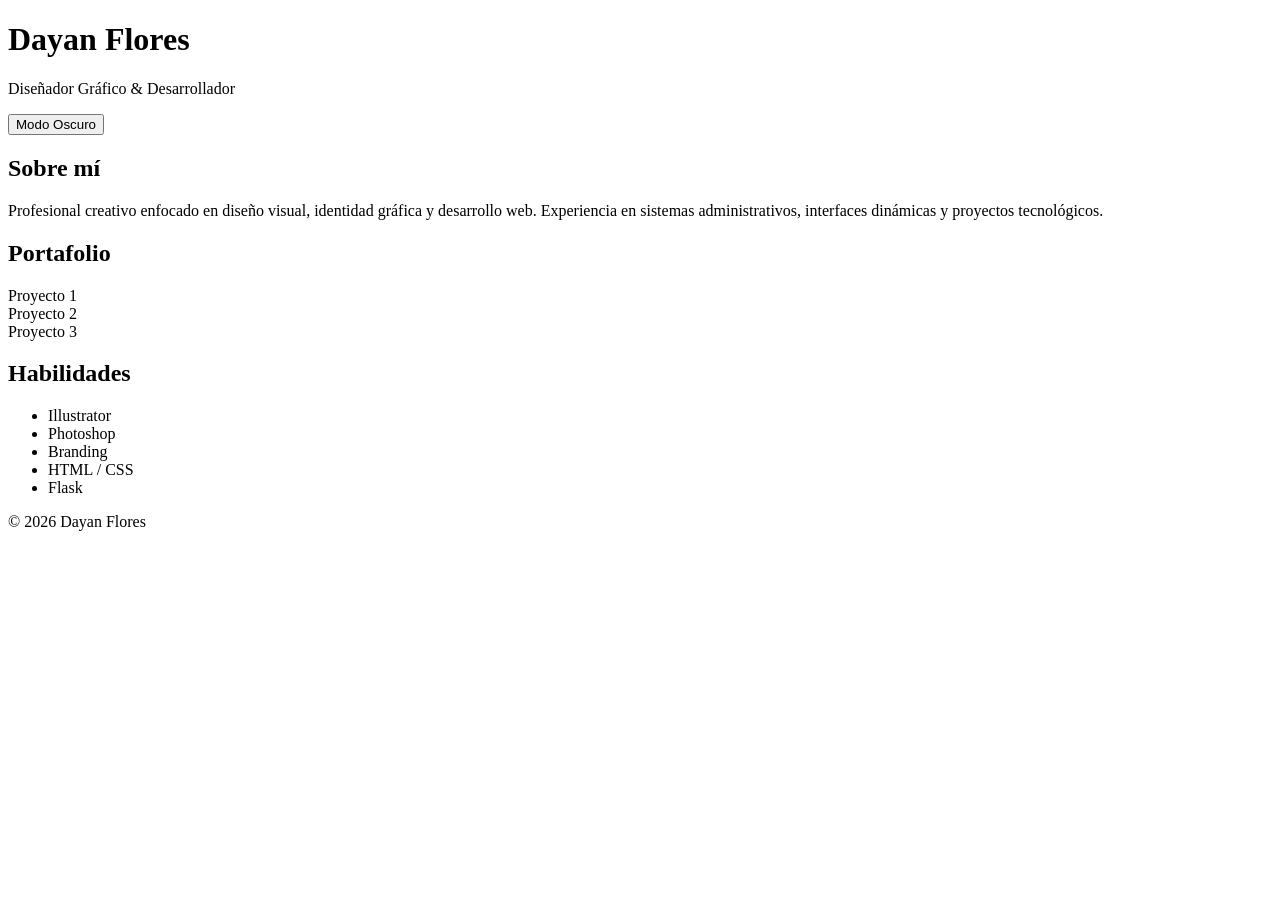
==== index.html @ 1a94f3a6 "Create index.html" ====
<!DOCTYPE html>
<html lang="es">
<head>
    <meta charset="UTF-8">
    <title>Dayan Flores | Diseñador & Desarrollador</title>
    <meta name="viewport" content="width=device-width, initial-scale=1.0">
    <link rel="stylesheet" href="style.css">
</head>
<body>

<header>
    <h1>Dayan Flores</h1>
    <p>Diseñador Gráfico & Desarrollador</p>
    <button onclick="toggleTheme()">Modo Oscuro</button>
</header>

<section class="about">
    <h2>Sobre mí</h2>
    <p>
        Profesional creativo enfocado en diseño visual, identidad gráfica y desarrollo web.
        Experiencia en sistemas administrativos, interfaces dinámicas y proyectos tecnológicos.
    </p>
</section>

<section class="portfolio">
    <h2>Portafolio</h2>
    <div class="grid">
        <div class="card">Proyecto 1</div>
        <div class="card">Proyecto 2</div>
        <div class="card">Proyecto 3</div>
    </div>
</section>

<section class="skills">
    <h2>Habilidades</h2>
    <ul>
        <li>Illustrator</li>
        <li>Photoshop</li>
        <li>Branding</li>
        <li>HTML / CSS</li>
        <li>Flask</li>
    </ul>
</section>

<footer>
    <p>© 2026 Dayan Flores</p>
</footer>

<script src="script.js"></script>
</body>
</html>
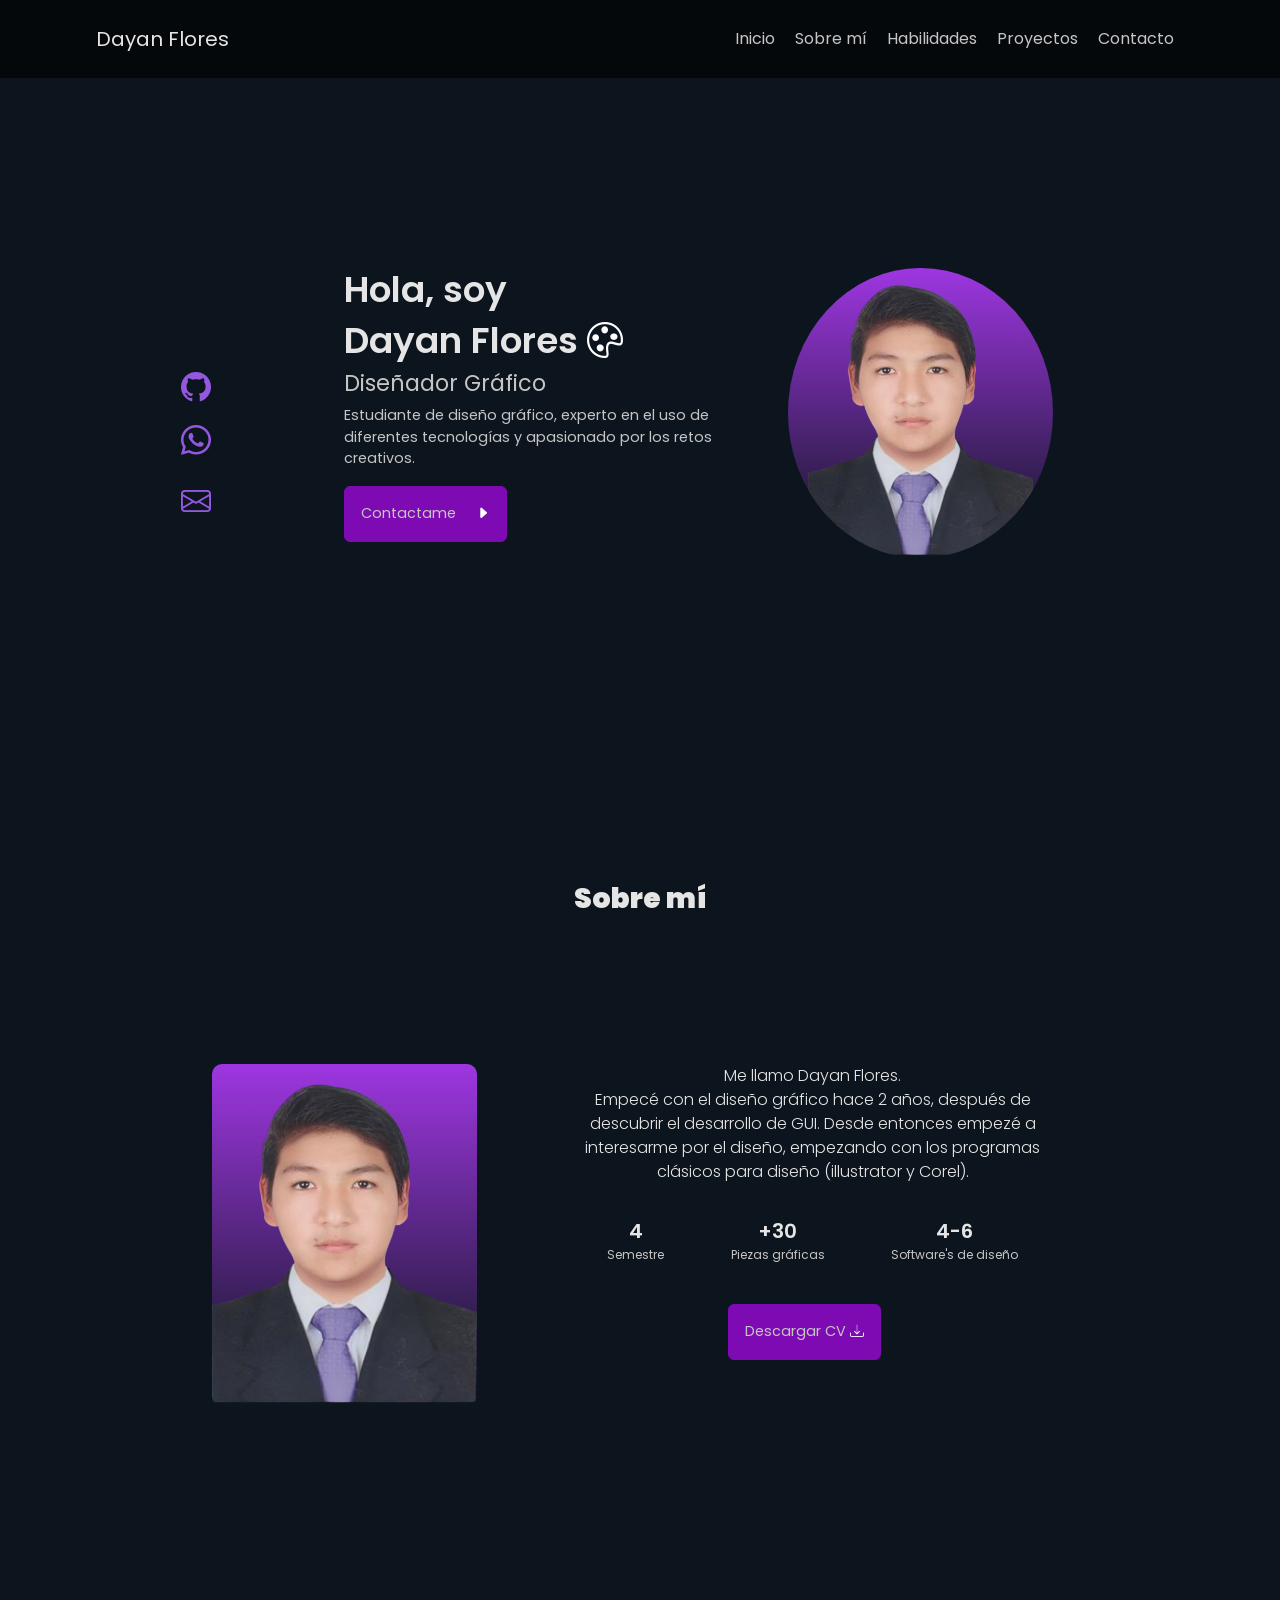
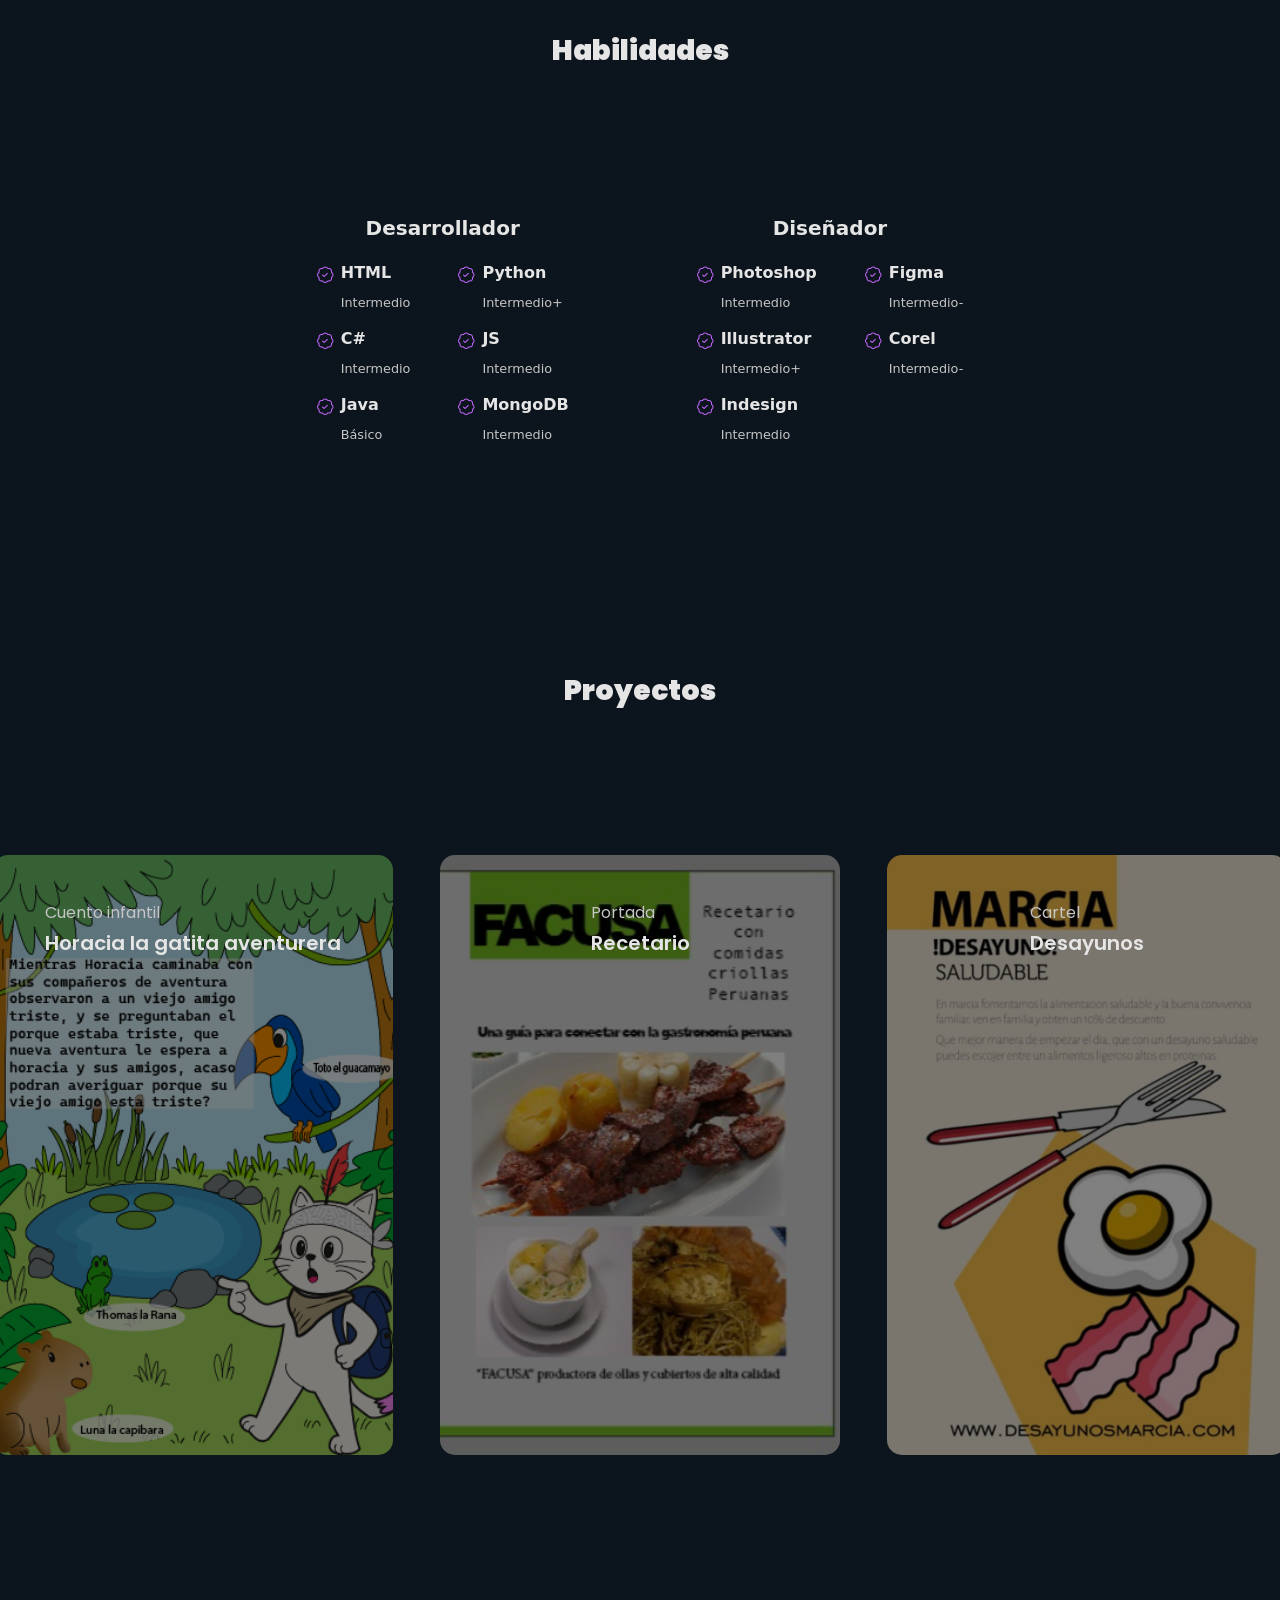
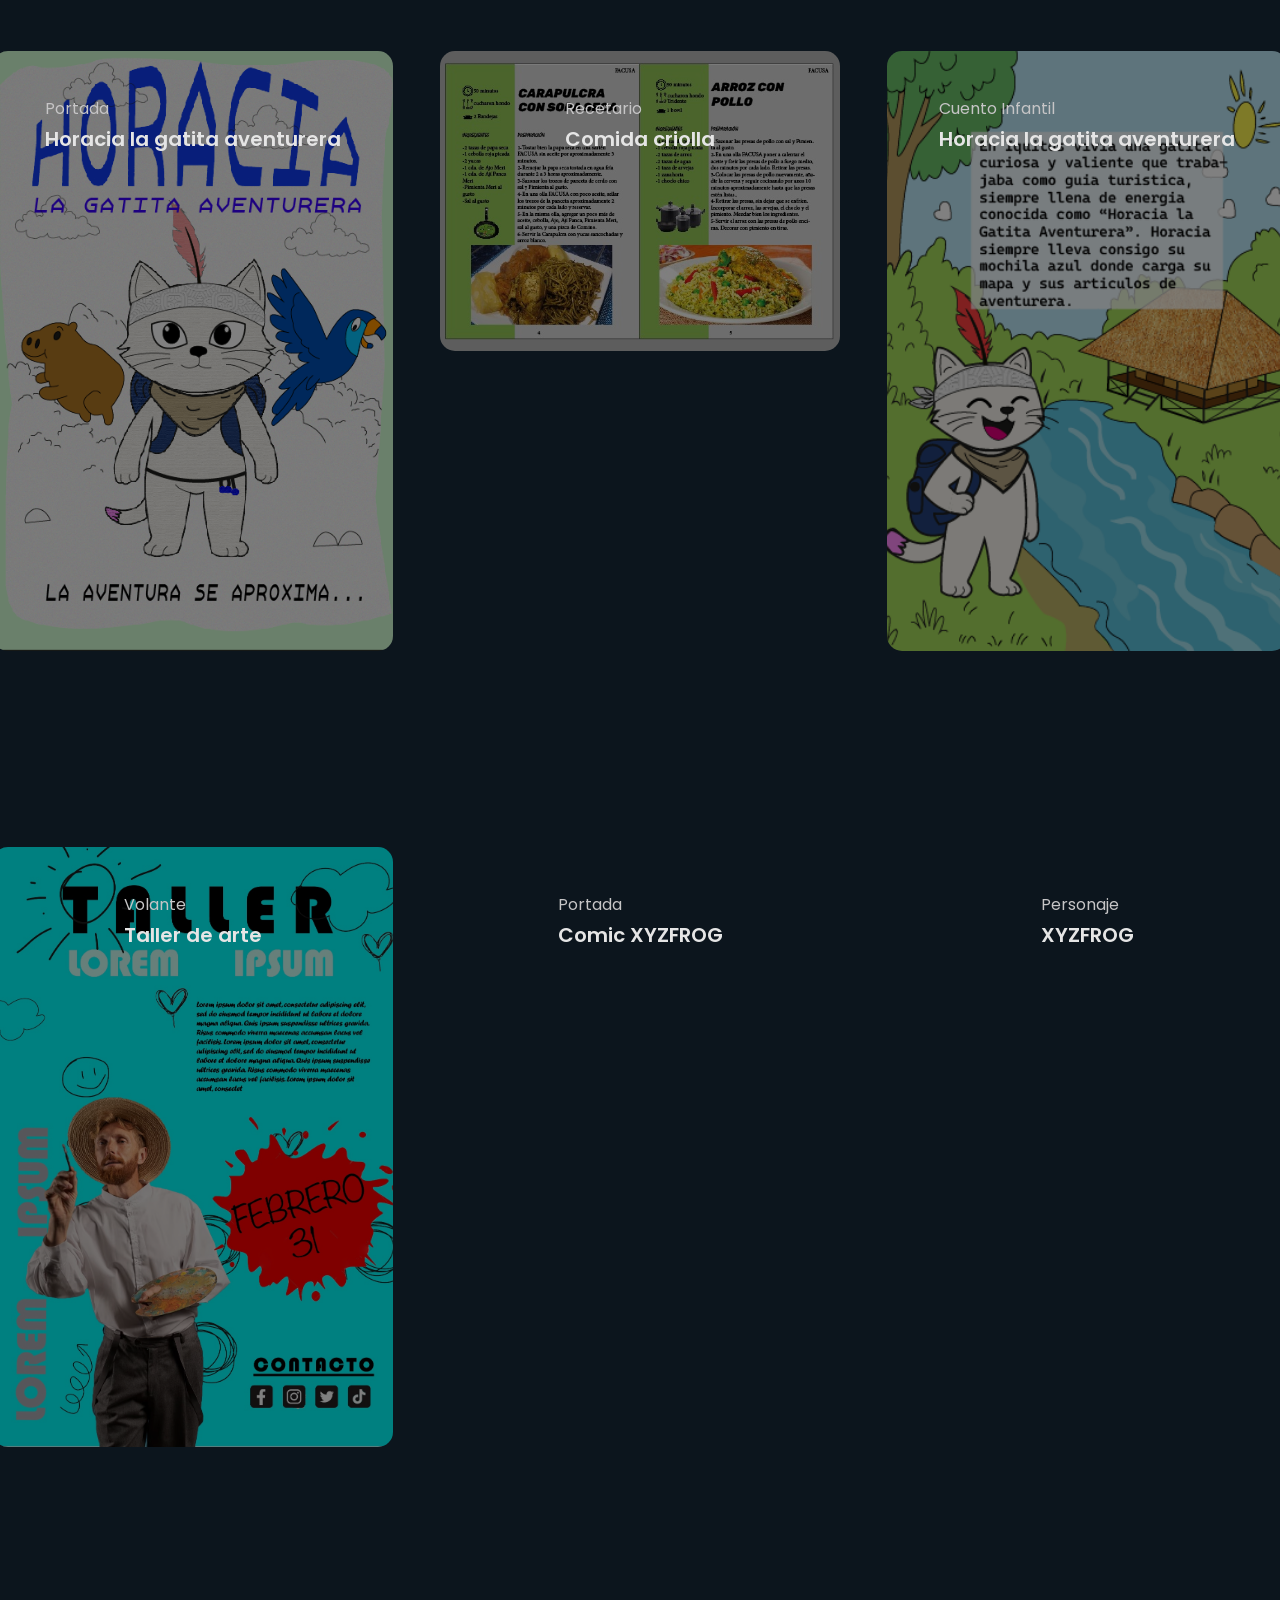
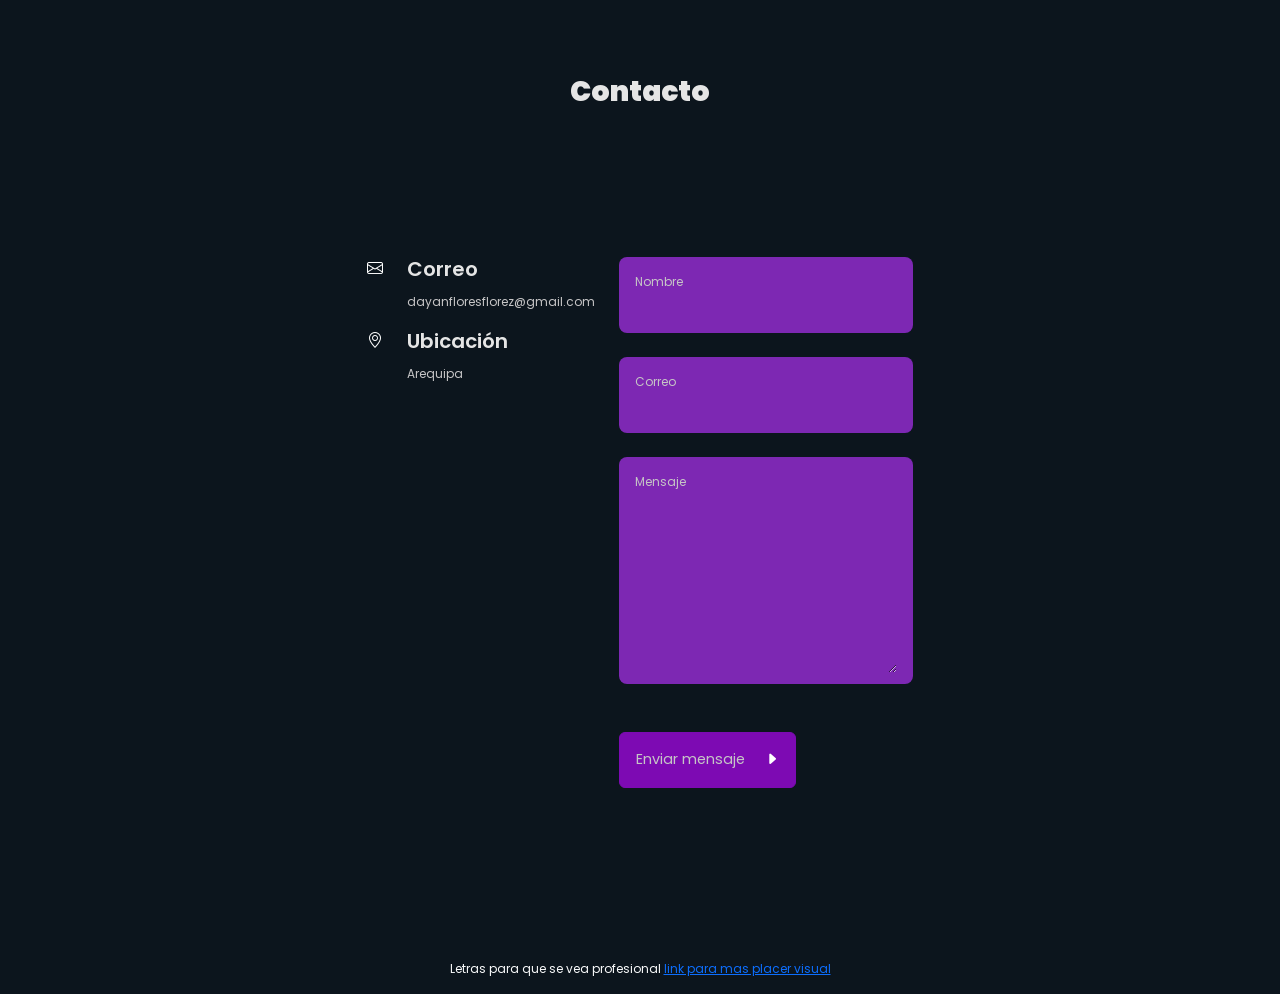
==== commit afc0e887: "Add files via upload" ====
--- a/index.html
+++ b/index.html
@@ -1,51 +1,1106 @@
 <!DOCTYPE html>
 <html lang="es">
-<head>
-    <meta charset="UTF-8">
-    <title>Dayan Flores | Diseñador & Desarrollador</title>
-    <meta name="viewport" content="width=device-width, initial-scale=1.0">
-    <link rel="stylesheet" href="style.css">
-</head>
-<body>
-
-<header>
-    <h1>Dayan Flores</h1>
-    <p>Diseñador Gráfico & Desarrollador</p>
-    <button onclick="toggleTheme()">Modo Oscuro</button>
-</header>
-
-<section class="about">
-    <h2>Sobre mí</h2>
-    <p>
-        Profesional creativo enfocado en diseño visual, identidad gráfica y desarrollo web.
-        Experiencia en sistemas administrativos, interfaces dinámicas y proyectos tecnológicos.
-    </p>
-</section>
-
-<section class="portfolio">
-    <h2>Portafolio</h2>
-    <div class="grid">
-        <div class="card">Proyecto 1</div>
-        <div class="card">Proyecto 2</div>
-        <div class="card">Proyecto 3</div>
-    </div>
-</section>
-
-<section class="skills">
-    <h2>Habilidades</h2>
-    <ul>
-        <li>Illustrator</li>
-        <li>Photoshop</li>
-        <li>Branding</li>
-        <li>HTML / CSS</li>
-        <li>Flask</li>
-    </ul>
-</section>
-
-<footer>
-    <p>© 2026 Dayan Flores</p>
-</footer>
-
-<script src="script.js"></script>
-</body>
+
+  <head>
+    
+    <meta charset="utf-8"/>
+    <title>Mi portafolio</title>
+    <meta name="viewport" content="width=device-width, initial-scale=1"/>
+
+    <!--Bootstrap -->
+    <link
+      href="https://cdn.jsdelivr.net/npm/bootstrap@5.2.0/dist/css/bootstrap.min.css"
+      rel="stylesheet"
+      integrity="sha384-gH2yIJqKdNHPEq0n4Mqa/HGKIhSkIHeL5AyhkYV8i59U5AR6csBvApHHNl/vI1Bx"
+      crossorigin="anonymous"
+    />
+    <link
+      rel="stylesheet"
+      href="https://cdn.jsdelivr.net/npm/bootstrap-icons@1.9.1/font/bootstrap-icons.css"
+    />
+
+    <link rel="stylesheet" href="css/style-body.css" />
+    <link rel="stylesheet" href="css/style-header.css" />
+    <link rel="stylesheet" href="css/style-articulos.css" />
+    <link rel="stylesheet" href="css/style-skills.css" />
+
+  </head>
+
+  <body>
+
+    <header class="container-fluid px-5 pt-5">
+     
+      <div class="row d-block d-md-none mb-5">
+        <div class="d-flex justify-content-end">
+        </div>
+      </div>
+
+      <div class="row d-block d-md-none justify-content-center px-5 mb-3">
+        <div class="col-12 d-flex justify-content-center">
+          <div
+            class="d-flex justify-content-center rounded-circle overflow-hidden circuloPerfil">
+            <img src="img/perfil.png" alt="" style="width: 90px"/>
+          </div>
+        </div>
+      </div>
+
+      <div class="row d-block d-md-none justify-content-center">
+        <div class="col-12 d-flex justify-content-center flex-column">
+          <h1 class="Nombre mt-3 text-center">DF</h1>
+          <label class="Trabajo text-center">Diseñador Gráfico</label>
+        </div>
+      </div>
+    </header>
+    <section class="d-block d-md-none">
+      <article class="px-5 pb-5">
+        <div
+          class="d-block d-md-none justify-content-center py-4 d-flex flex-row mt-4 rounded">
+          <div class="d-flex flex-column">
+            <h1 class="Titulo text-center">4to</h1>
+            <label class="SubTitulos text-center w-100">
+              Semestre
+            </label>
+          </div>
+          <div class="d-flex flex-column mx-3">
+            <h1 class="Titulo text-center">22</h1>
+            <label class="SubTitulos text-center w-100">
+              Proyectos<br/>completados</label>
+          </div>
+          <div class="d-flex flex-column">
+            <h1 class="Titulo text-center">1aadfasdf4</h1>
+            <label class="SubTitulos text-center w-100">
+              Clientes <br/>
+              satisfechos
+            </label>
+          </div>
+        </div>
+
+        <div
+          class="d-block d-md-none d-flex flex-row justify-content-center py-2 px-2">
+          <div class="d-flex justify-content-center">
+            <a
+              href="pdf/developerCV.pdf"
+              download
+              rel="noopener noreferrer"
+              target="_blank">
+              <button
+                type="button"
+                name="button"
+                class="btn btn-primary p-3 me-3 SubTitulos"
+                style="font-size: 0.9rem">
+                Descargar CV
+                <i class="bi bi-download" style="font-size: 0.9rem"></i>
+              </button>
+            </a>
+          </div>
+
+          <div class="d-flex justify-content-center align-items-center">
+            <a
+              href="https://t.me/ComunidadTUSL"
+              target="_blank"
+              type="button"
+              class="btn btn-outline-primary">
+              <i class="bi bi-telegram"></i>
+            </a>
+            <a
+              href="mailto:mailde@ejemplo.com"
+              type="button"
+              class="btn btn-outline-primary ms-1">
+              <i class="bi bi-envelope">
+              </i>
+            </a>
+          </div>
+        </div>
+
+        <!-- Barra de tabs para moverse por el contenido de la página web -->
+        <nav class="d-flex justify-content-center d-block d-md-none">
+          <div
+            class="nav nav-tabs my-4 px-4 d-flex justify-content-center border-0 py-3"
+            id="nav-tab"
+            role="tablist">
+            <button
+              class="nav-link active p-2 px-3 rounded border-0"
+              id="nav-proyectos-tab"
+              data-bs-toggle="tab"
+              data-bs-target="#nav-proyectos"
+              type="button"
+              role="tab"
+              aria-controls="nav-proyectos"
+              aria-selected="true">
+              Proyectos
+            </button>
+
+            <button
+              class="nav-link p-3 px-3 rounded ms-2 border-0"
+              id="nav-habilidades-tab"
+              data-bs-toggle="tab"
+              data-bs-target="#nav-habilidades"
+              type="button"
+              role="tab"
+              aria-controls="nav-habilidades"
+              aria-selected="false">
+              Habilidades
+            </button>
+          </div>
+        </nav>
+
+      <div class="tab-content d-block d-md-none" id="nav-tabContent">
+          <div
+            class="tab-pane fade show active"
+            id="nav-proyectos"
+            role="tabpanel"
+            aria-labelledby="nav-proyectos-tab"
+            tabindex="0">
+            <section class="d-block d-sm-none">
+              <div class="d-flex justify-content-center">
+                <div
+                  class="proyRemeras d-flex flex-column overflow-hidden"
+                  style="width: 280px; height: 200px">
+                </div>
+                <div class="text-light position-absolute mt-5">
+                  <h4 class="SubTitulos" style="font-size: 1rem">Sitio web</h4>
+                  <h3 class="Titulo">Remeras Sónicas</h3>
+                  <button
+                    type="button"
+                    name="button"
+                    class="btn btn-primary rounded-pill">
+                    <i class="bi bi-link"></i>
+                  </button>
+                </div>
+              </div>
+
+              <div class="d-flex justify-content-center mt-4">
+                <div
+                  class="proyAutos d-flex flex-column overflow-hidden"
+                  style="width: 280px; height: 200px">
+                </div>
+                <div class="text-light position-absolute mt-5">
+                  <h4 class="SubTitulos" style="font-size: 1rem">Sitio web</h4>
+                  <h3 class="Titulo">GT-Automóviles</h3>
+                  <button
+                    type="button"
+                    name="button"
+                    class="btn btn-primary rounded-pill">
+                    <i class="bi bi-link"></i>
+                  </button>
+                </div>
+              </div>
+            </section>
+
+            <!-- Muestra los proyectos en dispositivos medianos -->
+            <section class="d-none d-sm-block d-md-none">
+              <div class="row">
+                <div class="col-sm-6 d-flex justify-content-center">
+                  <div
+                    class="proyRemeras d-flex flex-column overflow-hidden"
+                    style="width: 400px; height: 200px">
+                  </div>
+                  <div class="text-light position-absolute mt-5">
+                    <h4 class="SubTitulos" style="font-size: 1rem">
+                      Sitio web
+                    </h4>
+                    <h3 class="Titulo">Remeras Sónicas</h3>
+                    <button
+                      type="button"
+                      name="button"
+                      class="btn btn-primary rounded-pill">
+                      <i class="bi bi-link"></i>
+                    </button>
+                  </div>
+                </div>
+
+                <div class="col-sm-6 d-flex justify-content-center">
+                  <div
+                    class="proyAutos d-flex flex-column overflow-hidden"
+                    style="width: 400px; height: 200px">
+                  </div>
+                  <div class="text-light position-absolute mt-5">
+                    <h4 class="SubTitulos" style="font-size: 1rem">
+                      Sitio web
+                    </h4>
+                    <h3 class="Titulo">GT-Automóviles</h3>
+                    <button
+                      type="button"
+                      name="button"
+                      class="btn btn-primary rounded-pill">
+                      <i class="bi bi-link"></i>
+                    </button>
+                  </div>
+                </div>
+              </div>
+            </section>
+          </div>
+
+          <!-- Muestra las habilidades del programador en dispositivos pequeños -->
+          <div
+            class="tab-pane fade"
+            id="nav-habilidades"
+            role="tabpanel"
+            aria-labelledby="nav-habilidades-tab"
+            tabindex="0">
+            <section class="d-block d-sm-none">
+              <div class="d-flex justify-content-center">
+                <div class="skills__area">
+                  <h3 class="skills__title">Desarrollo Frontend</h3>
+
+                  <div class="skills__box">
+                    <div class="skills__group">
+                      <div class="skills__data">
+                        <i
+                          class="bi bi-patch-check"
+                          style="color: var(--color-principal)">
+                        </i>
+                        <div>
+                          <h3 class="skills__name">HTML</h3>
+                          <span class="skills__level">Intermedio</span>
+                        </div>
+                      </div>
+
+                      <div class="skills__data">
+                        <i
+                          class="bi bi-patch-check"
+                          style="color: var(--color-principal)">
+                        </i>
+
+                        <div>
+                          <h3 class="skills__name">CSS</h3>
+                          <span class="skills__level">Intermedio</span>
+                        </div>
+                      </div>
+
+                      <div class="skills__data">
+                        <i
+                          class="bi bi-patch-check"
+                          style="color: var(--color-principal)">
+                        </i>
+
+                        <div>
+                          <h3 class="skills__name">JavaScript</h3>
+                          <span class="skills__level">Básico</span>
+                        </div>
+                      </div>
+                    </div>
+
+                    <div class="skills__group">
+                      <div class="skills__data">
+                        <i
+                          class="bi bi-patch-check"
+                          style="color: var(--color-principal)">
+                        </i>
+
+                        <div>
+                          <h3 class="skills__name">Vue</h3>
+                          <span class="skills__level">Básico</span>
+                        </div>
+                      </div>
+
+                      <div class="skills__data">
+                        <i
+                          class="bi bi-patch-check"
+                          style="color: var(--color-principal)">
+                        </i>
+
+                        <div>
+                          <h3 class="skills__name">Bootstrap</h3>
+                          <span class="skills__level">Avanzado</span>
+                        </div>
+                      </div>
+
+                      <div class="skills__data">
+                        <i
+                          class="bi bi-patch-check"
+                          style="color: var(--color-principal)">
+                        </i>
+
+                        <div>
+                          <h3 class="skills__name">Git</h3>
+                          <span class="skills__level">Avanzado</span>
+                        </div>
+                      </div>
+                    </div>
+                  </div>
+                </div>
+              </div>
+
+              <div class="d-flex justify-content-center mt-4">
+                <div class="skills__area">
+                  <h3 class="skills__title">Desarrollo Backend</h3>
+
+                  <div class="skills__box">
+                    <div class="skills__group">
+                      <div class="skills__data">
+                        <i
+                          class="bi bi-patch-check"
+                          style="color: var(--color-principal)">
+                        </i>
+
+                        <div>
+                          <h3 class="skills__name">PHP</h3>
+                          <span class="skills__level">Básico</span>
+                        </div>
+                      </div>
+
+                      <div class="skills__data">
+                        <i
+                          class="bi bi-patch-check"
+                          style="color: var(--color-principal)">
+                        </i>
+
+                        <div>
+                          <h3 class="skills__name">MySQL</h3>
+                          <span class="skills__level">Básico</span>
+                        </div>
+                      </div>
+
+                      <div class="skills__data">
+                        <i
+                          class="bi bi-patch-check"
+                          style="color: var(--color-principal)">
+                        </i>
+
+                        <div>
+                          <h3 class="skills__name">Ruby</h3>
+                          <span class="skills__level">Intermedio</span>
+                        </div>
+                      </div>
+                    </div>
+
+                    <div class="skills__group">
+                      <div class="skills__data">
+                        <i
+                          class="bi bi-patch-check"
+                          style="color: var(--color-principal)">
+                        </i>
+
+                        <div>
+                          <h3 class="skills__name">Python</h3>
+                          <span class="skills__level">Intermedio</span>
+                        </div>
+                      </div>
+
+                      <div class="skills__data">
+                        <i
+                          class="bi bi-patch-check"
+                          style="color: var(--color-principal)">
+                        </i>
+
+                        <div>
+                          <h3 class="skills__name">Apache</h3>
+                          <span class="skills__level">Básico</span>
+                        </div>
+                      </div>
+                    </div>
+                  </div>
+                </div>
+              </div>
+            </section>
+
+            <!-- Muestra las habilidades en dispositivos medianos -->
+            <section class="d-none d-sm-block d-md-none">
+              <div class="row">
+                <div class="col-sm-6 d-flex justify-content-center">
+                  <div class="skills__area">
+                    <h3 class="skills__title">Desarrollo Frontend</h3>
+
+                    <div class="skills__box">
+                      <div class="skills__group">
+                        <div class="skills__data">
+                          <i
+                            class="bi bi-patch-check"
+                            style="color: var(--color-principal)">
+                          </i>
+
+                          <div>
+                            <h3 class="skills__name">HTML</h3>
+                            <span class="skills__level">Intermedio</span>
+                          </div>
+                        </div>
+
+                        <div class="skills__data">
+                          <i
+                            class="bi bi-patch-check"
+                            style="color: var(--color-principal)">
+                          </i>
+
+                          <div>
+                            <h3 class="skills__name">CSS</h3>
+                            <span class="skills__level">Intermedio</span>
+                          </div>
+                        </div>
+
+                        <div class="skills__data">
+                          <i
+                            class="bi bi-patch-check"
+                            style="color: var(--color-principal)">
+                          </i>
+
+                          <div>
+                            <h3 class="skills__name">JavaScript</h3>
+                            <span class="skills__level">Básico</span>
+                          </div>
+                        </div>
+                      </div>
+
+                      <div class="skills__group">
+                        <div class="skills__data">
+                          <i
+                            class="bi bi-patch-check"
+                            style="color: var(--color-principal)">
+                          </i>
+
+                          <div>
+                            <h3 class="skills__name">Vue</h3>
+                            <span class="skills__level">Básico</span>
+                          </div>
+                        </div>
+
+                        <div class="skills__data">
+                          <i
+                            class="bi bi-patch-check"
+                            style="color: var(--color-principal)">
+                          </i>
+
+                          <div>
+                            <h3 class="skills__name">Bootstrap</h3>
+                            <span class="skills__level">Avanzado</span>
+                          </div>
+                        </div>
+
+                        <div class="skills__data">
+                          <i
+                            class="bi bi-patch-check"
+                            style="color: var(--color-principal)">
+                          </i>
+
+                          <div>
+                            <h3 class="skills__name">Git</h3>
+                            <span class="skills__level">Avanzado</span>
+                          </div>
+                        </div>
+                      </div>
+                    </div>
+                  </div>
+                </div>
+
+                <div class="col-sm-6 d-flex justify-content-center">
+                  <div class="skills__area">
+                    <h3 class="skills__title">Desarrollo Backend</h3>
+
+                    <div class="skills__box">
+                      <div class="skills__group">
+                        <div class="skills__data">
+                          <i
+                            class="bi bi-patch-check"
+                            style="color: var(--color-principal)">
+                          </i>
+
+                          <div>
+                            <h3 class="skills__name">PHP</h3>
+                            <span class="skills__level">Básico</span>
+                          </div>
+                        </div>
+
+                        <div class="skills__data">
+                          <i
+                            class="bi bi-patch-check"
+                            style="color: var(--color-principal)">
+                          </i>
+
+                          <div>
+                            <h3 class="skills__name">MySQL</h3>
+                            <span class="skills__level">Básico</span>
+                          </div>
+                        </div>
+
+                        <div class="skills__data">
+                          <i
+                            class="bi bi-patch-check"
+                            style="color: var(--color-principal)">
+                          </i>
+
+                          <div>
+                            <h3 class="skills__name">Ruby</h3>
+                            <span class="skills__level">Intermedio</span>
+                          </div>
+                        </div>
+                      </div>
+
+                      <div class="skills__group">
+                        <div class="skills__data">
+                          <i
+                            class="bi bi-patch-check"
+                            style="color: var(--color-principal)">
+                          </i>
+
+                          <div>
+                            <h3 class="skills__name">Python</h3>
+                            <span class="skills__level">Intermedio</span>
+                          </div>
+                        </div>
+
+                        <div class="skills__data">
+                          <i
+                            class="bi bi-patch-check"
+                            style="color: var(--color-principal)">
+                          </i>
+
+                          <div>
+                            <h3 class="skills__name">Apache</h3>
+                            <span class="skills__level">Básico</span>
+                          </div>
+                        </div>
+                      </div>
+                    </div>
+                  </div>
+                </div>
+              </div>
+            </section>
+          </div>
+        </div>
+
+        <!-- Licencia de la página web -->
+        <div
+          class="d-block d-md-none d-flex flex-column align-items-center mt-5">
+          <p class="text-light SubTitulos">
+            Este sitio web está bajo la
+            <a
+              href="https://www.gnu.org/licenses/old-licenses/gpl-2.0.html"
+              class="Links">
+              Licencia Pública General de GNU 2.0
+            </a>
+          </p>
+        </div>
+      </article>
+    </section>
+    <!-- ======== Cierre para dispositivos móviles ======== -->
+
+    <!-- ======== Apertura para tablets y computadoras ======== -->
+    <section class="d-none d-md-block pt-5">
+      <nav class="navbar navbar-expand fixed-top px-5 barra-mobiles">
+        <div class="container-fluid mt-3 mb-3 px-5">
+          <a class="TituloBrand" href="#"> Dayan Flores </a>
+
+          <div class="navbar-nav">
+            <a class="TitulosNav" href="#"> Inicio </a>
+
+            <a class="TitulosNav" href="#sobreMi"> Sobre mí </a>
+
+            <a class="TitulosNav" href="#habilidades"> Habilidades </a>
+
+            <a class="TitulosNav" href="#proyectos"> Proyectos </a>
+
+            <a class="TitulosNav" href="#contacto"> Contacto </a>
+          </div>
+        </div>
+      </nav>
+
+      <!-- Muestra la información principal del desarrollador -->
+      <div
+        id="inicio"
+        class="mx-5 py-5 d-flex"
+        style="margin-top: 100px; margin-bottom: 100px">
+        <div
+          class="w-25 d-flex justify-content-center flex-column align-items-center">
+          <a href="https://github.com/Dayanfloo" target="_blank">
+            <i
+              class="bi bi-github icono_contacto"
+              style="font-size: 30px;">
+            </i>
+          </a>
+          <a href="https://wa.me/51969578633" target="_blank" class="my-2">
+  <i
+    class="bi bi-whatsapp icono_contacto_tel"
+    style="font-size: 30px;">
+  </i>
+</a>
+          <a href="mailto:dayanfloresflorez@gmail.com" class="my-2">
+  <i
+    class="bi bi-envelope icono_contacto_tel"
+    style="font-size: 30px;">
+  </i>
+</a>
+        </div>
+
+        <div class="w-75 d-flex pt-4 py-5 mb-5">
+          <div class="w-50">
+            <h1 class="TituloQuienSoy">Hola, soy</h1>
+            <h1 class="TituloQuienSoy">Dayan Flores <i class="bi bi-palette"></i></h1>
+            <h2 class="SubTitulosQuienSoy text-start">Diseñador Gráfico</h2>
+            <p class="ParrafoQuienSoy text-start pe-5">
+              Estudiante de diseño gráfico, experto en el uso de diferentes
+              tecnologías y apasionado por los retos creativos.
+            </p>
+
+            <a href="#contacto">
+              <button
+                type="button"
+                name="button"
+                class="btn btn-primary p-3 me-3 SubTitulos"
+                style="font-size: 0.9rem;">
+                Contactame
+                <i
+                  class="bi bi-caret-right-fill ms-3"
+                  style="font-size: 0.9rem;">
+                </i>
+              </button>
+            </a>
+          </div>
+          <div class="home_img">
+            <div
+              class="d-flex justify-content-center rounded-circle overflow-hidden circuloPerfilGrande">
+              <img src="img/perfil.png" alt="" style="width: 225px" />
+            </div>
+          </div>
+        </div>
+      </div>
+
+      <!-- Sección Sobre mí -->
+      <h2 id="sobreMi">Sobre mí</h2>
+      <div
+        id="inicio"
+        class="mx-5 py-5 d-flex"
+        style="margin-top: 100px; margin-bottom: 100px">
+        <div class="sobreMi_container d-flex justify-content-center">
+          <div class="img-sobreMi">
+            <img
+              src="img/perfil.png"
+              alt=""
+              class="circuloPerfilGrande img-sobreMi-estilo"/>
+          </div>
+          <div class="sobreMi-data w-50">
+            <p>
+              Me llamo Dayan Flores.<br />
+              Empecé con el diseño gráfico hace 2 años, después de
+              descubrir el desarrollo de GUI. Desde entonces empezé
+              a interesarme por el diseño, empezando con los programas
+              clásicos para diseño (illustrator y Corel).
+            </p>
+            <div class="sobreMi-info">
+              <div class="sobreMi-info-box">
+                <span class="Titulo d-block text-center">4</span>
+                <span class="SubTitulos d-block text-center"
+                  >Semestre
+                </span>
+              </div>
+              <div class="sobreMi-info-box">
+                <span class="Titulo d-block text-center">+30</span>
+                <span class="SubTitulos d-block text-center"
+                  >Piezas gráficas
+                </span>
+              </div>
+              <div class="sobreMi-info-box">
+                <span class="Titulo d-block text-center">4-6</span>
+                <span class="SubTitulos d-block text-center">
+                  Software's de diseño
+                </span>
+              </div>
+            </div>
+
+            <div class="d-flex justify-content-center">
+              <a
+                href="pdf/DayanFloresCV.pdf"
+                download
+                rel="noopener noreferrer"
+                target="_blank">
+                <button
+                  type="button"
+                  name="button"
+                  class="btn btn-primary p-3 me-3 SubTitulos"
+                  style="font-size: 0.9rem">
+                  Descargar CV
+                  <i class="bi bi-download" style="font-size: 0.9rem"></i>
+                </button>
+              </a>
+            </div>
+          </div>
+        </div>
+      </div>
+
+
+      <h2 id="habilidades">Habilidades</h2>
+      <div
+        class="mx-5 py-5 d-flex justify-content-center"
+        style="margin-top: 100px; margin-bottom: 100px">
+
+        <div class="d-flex justify-content-center">
+          <div class="skills__area">
+            <h3 class="skills__title">Desarrollador</h3>
+
+            <div class="skills__box">
+              <div class="skills__group">
+                <div class="skills__data">
+                  <i
+                    class="bi bi-patch-check"
+                    style="color: var(--color-principal)"
+                  ></i>
+
+                  <div>
+                    <h3 class="skills__name">HTML</h3>
+                    <span class="skills__level">Intermedio</span>
+                  </div>
+                </div>
+
+                <div class="skills__data">
+                  <i
+                    class="bi bi-patch-check"
+                    style="color: var(--color-principal)"
+                  ></i>
+
+                  <div>
+                    <h3 class="skills__name">C#</h3>
+                    <span class="skills__level">Intermedio</span>
+                  </div>
+                </div>
+
+                <div class="skills__data">
+                  <i
+                    class="bi bi-patch-check"
+                    style="color: var(--color-principal)">
+                  </i>
+
+                  <div>
+                    <h3 class="skills__name">Java</h3>
+                    <span class="skills__level">Básico</span>
+                  </div>
+                </div>
+              </div>
+
+              <div class="skills__group">
+                <div class="skills__data">
+                  <i
+                    class="bi bi-patch-check"
+                    style="color: var(--color-principal)">
+                  </i>
+
+                  <div>
+                    <h3 class="skills__name">Python</h3>
+                    <span class="skills__level">Intermedio+</span>
+                  </div>
+                </div>
+
+                <div class="skills__data">
+                  <i
+                    class="bi bi-patch-check"
+                    style="color: var(--color-principal)">
+                  </i>
+
+                  <div>
+                    <h3 class="skills__name">JS</h3>
+                    <span class="skills__level">Intermedio</span>
+                  </div>
+                </div>
+
+                <div class="skills__data">
+                  <i
+                    class="bi bi-patch-check"
+                    style="color: var(--color-principal)">
+                  </i>
+
+                  <div>
+                    <h3 class="skills__name">MongoDB</h3>
+                    <span class="skills__level">Intermedio</span>
+                  </div>
+                </div>
+              </div>
+            </div>
+          </div>
+        </div>
+
+        <div class="d-flex justify-content-center">
+          <div class="skills__area">
+            <h3 class="skills__title">Diseñador</h3>
+
+            <div class="skills__box">
+              <div class="skills__group">
+                <div class="skills__data">
+                  <i
+                    class="bi bi-patch-check"
+                    style="color: var(--color-principal)">
+                  </i>
+
+                  <div>
+                    <h3 class="skills__name">Photoshop</h3>
+                    <span class="skills__level">Intermedio</span>
+                  </div>
+                </div>
+
+                <div class="skills__data">
+                  <i
+                    class="bi bi-patch-check"
+                    style="color: var(--color-principal)">
+                  </i>
+
+                  <div>
+                    <h3 class="skills__name">Illustrator</h3>
+                    <span class="skills__level">Intermedio+</span>
+                  </div>
+                </div>
+
+                <div class="skills__data">
+                  <i
+                    class="bi bi-patch-check"
+                    style="color: var(--color-principal)">
+                  </i>
+
+                  <div>
+                    <h3 class="skills__name">Indesign</h3>
+                    <span class="skills__level">Intermedio</span>
+                  </div>
+                </div>
+              </div>
+
+              <div class="skills__group">
+                <div class="skills__data">
+                  <i
+                    class="bi bi-patch-check"
+                    style="color: var(--color-principal)">
+                  </i>
+
+                  <div>
+                    <h3 class="skills__name">Figma</h3>
+                    <span class="skills__level">Intermedio-</span>
+                  </div>
+                </div>
+
+                <div class="skills__data">
+                  <i
+                    class="bi bi-patch-check"
+                    style="color: var(--color-principal)">
+                  </i>
+
+                  <div>
+                    <h3 class="skills__name">Corel</h3>
+                    <span class="skills__level">Intermedio-</span>
+                  </div>
+                </div>
+              </div>
+            </div>
+          </div>
+        </div>
+      </div>
+
+
+
+      <h2 id="proyectos">Proyectos</h2>
+      <div
+        class="mx-5 py-5 d-flex justify-content-center"
+        style="margin-top: 100px; margin-bottom: 100px">
+        <div class="d-flex justify-content-center" style="margin-inline: 2%">
+          <div
+            class="proyRemeras d-flex flex-column overflow-hidden"
+            style="width: 400px; height: 600px"
+          ></div>
+          <div class="text-light position-absolute mt-5">
+            <h4 class="SubTitulos" style="font-size: 1rem">Cuento infantil</h4>
+            <h3 class="Titulo">Horacia la gatita aventurera</h3>
+          </div>
+        </div>
+        
+
+        <div class="d-flex justify-content-center" style="margin-inline: 2%">
+          <div
+            class="proyAutos d-flex flex-column overflow-hidden"
+            style="width: 400px; height: 600px">
+          </div>
+          <div class="text-light position-absolute mt-5">
+            <h4 class="SubTitulos" style="font-size: 1rem">Portada</h4>
+            <h3 class="Titulo">Recetario</h3>
+          </div>
+          
+        </div>
+
+        <div class="d-flex justify-content-center" style="margin-inline: 2%">
+          <div
+            class="proyTercero d-flex flex-column overflow-hidden"
+            style="width: 400px; height: 600px">
+          </div>
+          <div class="text-light position-absolute mt-5">
+            <h4 class="SubTitulos" style="font-size: 1rem">Cartel</h4>
+            <h3 class="Titulo">Desayunos</h3>
+          </div>
+          
+        </div>
+      </div>
+      
+      <div
+        class="mx-5 py-5 d-flex justify-content-center"
+        style="margin-top: 100px; margin-bottom: 100px">
+        <div class="d-flex justify-content-center" style="margin-inline: 2%">
+          <div
+            class="proyCuarto d-flex flex-column overflow-hidden"
+            style="width: 400px; height: 600px"
+          ></div>
+          <div class="text-light position-absolute mt-5">
+            <h4 class="SubTitulos" style="font-size: 1rem">Portada</h4>
+            <h3 class="Titulo">Horacia la gatita aventurera</h3>
+          </div>
+        </div>
+        
+
+        <div class="d-flex justify-content-center" style="margin-inline: 2%">
+          <div
+            class="proyQuinto d-flex flex-column overflow-hidden"
+            style="width: 400px; height: 300px">
+          </div>
+          <div class="text-light position-absolute mt-5">
+            <h4 class="SubTitulos" style="font-size: 1rem">Recetario</h4>
+            <h3 class="Titulo">Comida criolla</h3>
+          </div>
+          
+        </div>
+
+        <div class="d-flex justify-content-center" style="margin-inline: 2%">
+          <div
+            class="proySexto d-flex flex-column overflow-hidden"
+            style="width: 400px; height: 600px">
+          </div>
+          <div class="text-light position-absolute mt-5">
+            <h4 class="SubTitulos" style="font-size: 1rem">Cuento Infantil</h4>
+            <h3 class="Titulo">Horacia la gatita aventurera</h3>
+          </div>
+          
+        </div>
+      </div>
+
+      <div
+        class="mx-5 py-5 d-flex justify-content-center"
+        style="margin-top: 100px; margin-bottom: 100px">
+        <div class="d-flex justify-content-center" style="margin-inline: 2%">
+          <div
+            class="proySeptimo d-flex flex-column overflow-hidden"
+            style="width: 400px; height: 600px"
+          ></div>
+          <div class="text-light position-absolute mt-5">
+            <h4 class="SubTitulos" style="font-size: 1rem">Volante</h4>
+            <h3 class="Titulo">Taller de arte</h3>
+          </div>
+        </div>
+        
+
+        <div class="d-flex justify-content-center" style="margin-inline: 2%">
+          <div
+            class="proyOctavo d-flex flex-column overflow-hidden"
+            style="width: 400px; height: 600px">
+          </div>
+          <div class="text-light position-absolute mt-5">
+            <h4 class="SubTitulos" style="font-size: 1rem">Portada</h4>
+            <h3 class="Titulo">Comic XYZFROG</h3>
+          </div>
+          
+        </div>
+
+        <div class="d-flex justify-content-center" style="margin-inline: 2%">
+          <div
+            class="proyNoveno d-flex flex-column overflow-hidden"
+            style="width: 400px; height: 600px">
+          </div>
+          <div class="text-light position-absolute mt-5">
+            <h4 class="SubTitulos" style="font-size: 1rem">Personaje</h4>
+            <h3 class="Titulo">XYZFROG</h3>
+          </div>
+          
+        </div>
+      </div>
+
+      
+
+      <h2 id="contacto">Contacto</h2>
+      <div
+        class="mx-5 py-5 d-flex justify-content-center"
+        style="margin-top: 100px; margin-bottom: 100px">
+        <div class="d-flex grid">
+          <div class="justify-content-center">
+            <div class="d-flex grid mb-3">
+              <i class="bi bi-envelope"></i>
+              <div class="d-block">
+                <h3 class="Titulo">Correo</h3>
+                <span class="SubTitulos">dayanfloresflorez@gmail.com</span>
+              </div>
+            </div>
+            <div class="d-flex grid">
+              <i class="bi bi-geo-alt"></i>
+
+              <div class="d-block">
+                <h3 class="Titulo">Ubicación</h3>
+                <span class="SubTitulos">Arequipa</span>
+              </div>
+            </div>
+          </div>
+          <div>
+            <form
+              action=""
+              method="POST"
+              name="contact"
+              id="ContactForm"
+              class="contact__form grid justify-content-center"
+              data-netlify-recaptcha="true"
+              data-netlify="true">
+              <div class="grid">
+                <div class="contact__content">
+                  <label for="" class="SubTitulos">Nombre</label>
+                  <input
+                    name="name"
+                    type="text"
+                    id="name"
+                    class="contact__name"/>
+                </div>
+                <div class="contact__content">
+                  <label for="" class="SubTitulos">Correo</label>
+                  <input
+                    name="email"
+                    type="email"
+                    id="email"
+                    class="contact__email"/>
+                </div>
+              </div>
+              <div class="contact__content">
+                <label for="" class="SubTitulos">Mensaje</label>
+                <textarea
+                  name="message"
+                  id=""
+                  cols="0"
+                  rows="7"
+                  id="msg"
+                  class="contact__msg">
+                </textarea>
+              </div>
+              <div data-netlify-recaptcha="true"></div>
+              <div>
+                <button
+                  type="submit"
+                  name="button"
+                  class="btn btn-primary p-3 me-3 SubTitulos"
+                  id="submitButton"
+                  style="font-size: 0.9rem">
+                  Enviar mensaje
+                  <i
+                    class="bi bi-caret-right-fill ms-3"
+                    style="font-size: 0.9rem">
+                  </i>
+                </button>
+              </div>
+              <div id="status" class="success"></div>
+            </form>
+          </div>
+        </div>
+      </div>
+
+      <div class="d-flex justify-content-center">
+        <p class="text-light SubTitulos">
+          Letras para que se vea profesional
+          <a
+            href="https://www.gnu.org/licenses/old-licenses/gpl-2.0.html"
+            class="Links">
+            link para mas placer visual
+          </a>
+        </p>
+      </div>
+
+    <script
+      src="https://cdn.jsdelivr.net/npm/bootstrap@5.2.0/dist/js/bootstrap.bundle.min.js"
+      integrity="sha384-A3rJD856KowSb7dwlZdYEkO39Gagi7vIsF0jrRAoQmDKKtQBHUuLZ9AsSv4jD4Xa"
+      crossorigin="anonymous">
+    </script>
+
+  </body>
 </html>
--- a/css/style-body.css
+++ b/css/style-body.css
@@ -0,0 +1,27 @@
+@import url("https://fonts.googleapis.com/css2?family=Poppins:wght@400;500;600&display=swap");
+
+:root{
+
+  /* Colores */
+  --color-fondo: hsl(207, 40%, 8%);
+  --color-titulos: #e5e5e5 ;
+  --color-subtitulos:  #c6c5c6;
+
+  /* Fuentes */
+  --fuente-titulos: 'Poppins', sans-serif;
+
+  /* Paneles */
+  --color-panel:  #100020 ;
+
+  /* Color principal */
+  --color-principal:  #c267fd ;
+
+}
+
+html{
+  scroll-behavior: smooth;
+}
+
+body{
+  background-color: var(--color-fondo);
+}
--- a/css/style-header.css
+++ b/css/style-header.css
@@ -0,0 +1,60 @@
+.circuloPerfil{
+  background-image:linear-gradient( to bottom, #9e36e1 ,var(--color-fondo));
+  height: 100%;
+  width:105px;
+}
+
+.circuloPerfilGrande{
+  background-image:linear-gradient( to bottom, #9e36e1 ,var(--color-fondo));
+  width:265px;
+  height: auto;
+}
+
+.Nombre{
+  color:  var(--color-titulos);
+  height: auto;
+  font-family: var(--fuente-titulos);
+  font-weight: 600;
+}
+
+.Trabajo{
+  color: var(--color-subtitulos);
+  font-size: 0.80rem;
+  font-family: var(--fuente-titulos);
+  margin-top: -0.60rem;
+}
+
+.Paneles{
+  background-color: var(--color-panel);
+}
+
+i {
+  color: white;
+}
+
+.TituloBrand{
+  color: var(--color-titulos);
+  font-size: 20px;
+  font-family: var(--fuente-titulos);
+  text-decoration: none;
+  transition-property: color;
+  transition-duration: 0.3s;
+}
+
+.TituloBrand:hover{
+  color:#9e36e1;
+}
+
+.TitulosNav {
+  color: var(--color-subtitulos);
+  font-size: 16px;
+  font-family: var(--fuente-titulos);
+  margin: 0px 10px;
+  text-decoration: none;  
+  transition-property: color;
+  transition-duration: 0.3s;
+}
+
+.TitulosNav:hover{
+  color:#9e36e1;
+}
--- a/css/style-articulos.css
+++ b/css/style-articulos.css
@@ -0,0 +1,352 @@
+.icono_contacto{
+  color:   #9458e0  ;
+  transition-duration: 1s;
+  transition-property: color;
+}
+.icono_contacto:hover{
+  color: white;
+}
+
+.icono_contacto_tel{
+  color:   #9458e0  ;
+  transition-duration: 1s;
+  transition-property: color;
+}
+.icono_contacto_tel:hover{
+  color:    #59c3ff   ;
+}
+
+.icono_contacto_lin{
+  color:   #9458e0  ;
+  transition-duration: 1s;
+  transition-property: color;
+}
+.icono_contacto_lin:hover{
+  color:     #86d3ff    ;
+}
+
+.barra-mobiles {
+  background-color: rgba(0, 0, 0, 0.6);
+  backdrop-filter: blur(8px);
+
+}
+
+#nav-tab{
+  background-color:  #3a0e56 ;
+  border-radius: 16px;
+}
+
+.SubTitulos{
+  color: var(--color-subtitulos);
+  font-size: 0.75rem;
+  font-family: var(--fuente-titulos);
+  font-weight: 400;
+}
+
+.Titulo{
+  color: var(--color-titulos);
+  font-size: 1.25rem;
+  font-family: var(--fuente-titulos);
+  font-weight: 600;
+}
+
+.TituloQuienSoy{
+  color: var(--color-titulos);
+  font-size: 2.25rem;
+  font-family: var(--fuente-titulos);
+  font-weight: 600;
+}
+
+.SubTitulosQuienSoy{
+  color: var(--color-subtitulos);
+  font-size: 1.4rem;
+  font-family: var(--fuente-titulos);
+  font-weight: 400;
+}
+
+.ParrafoQuienSoy{
+  color: var(--color-subtitulos);
+  font-size: 0.9rem;
+  font-family: var(--fuente-titulos);
+  font-weight: 400;
+}
+
+.proyRemeras{
+  background-image: url("../img/proyectos/proyecto_1.jpg");
+  background-position: center;
+  background-size: cover;
+  border-radius: 15px;
+  filter: brightness(50%);
+  transition-property: transform;
+  transition-duration: 1s;
+}
+
+.proyRemeras:hover{
+  transform: scale(1.05);
+}
+
+.proyAutos{
+  background-image: url("../img/proyectos/proyecto_2.jpg");
+  background-position: center;
+  background-size: cover;
+  border-radius: 15px;
+  filter: brightness(50%);
+  transition-property: transform;
+  transition-duration: 1s;
+}
+
+.proyAutos:hover{
+  transform: scale(1.05);
+}
+
+.proyTercero{
+  background-image: url("../img/proyectos/proyecto_3.jpg");
+  background-position: center;
+  background-size: cover;
+  border-radius: 15px;
+  filter: brightness(50%);
+  transition-property: transform;
+  transition-duration: 1s;
+}
+
+.proyTercero:hover{
+  transform: scale(1.05);
+}
+
+.proyCuarto{
+  background-image: url("../img/proyectos/proyecto_4.jpg");
+  background-position: center;
+  background-size: cover;
+  border-radius: 15px;
+  filter: brightness(50%);
+  transition-property: transform;
+  transition-duration: 1s;
+}
+
+.proyCuarto:hover{
+  transform: scale(1.05);
+}
+
+.proyQuinto{
+  background-image: url("../img/proyectos/proyecto_5.jpg");
+  background-position: center;
+  background-size: cover;
+  border-radius: 15px;
+  filter: brightness(50%);
+  transition-property: transform;
+  transition-duration: 1s;
+}
+
+.proyQuinto:hover{
+  transform: scale(1.05);
+}
+
+.proySexto{
+  background-image: url("../img/proyectos/proyecto_6.jpg");
+  background-position: center;
+  background-size: cover;
+  border-radius: 15px;
+  filter: brightness(50%);
+  transition-property: transform;
+  transition-duration: 1s;
+}
+
+.proySexto:hover{
+  transform: scale(1.05);
+}
+
+.proySeptimo{
+  background-image: url("../img/proyectos/proyecto_7.jpg");
+  background-position: center;
+  background-size: cover;
+  border-radius: 15px;
+  filter: brightness(50%);
+  transition-property: transform;
+  transition-duration: 1s;
+}
+
+.proySeptimo:hover{
+  transform: scale(1.05);
+}
+
+.proyOctavo{
+  background-image: url("../img/proyectos/proyecto_8.jpg");
+  background-position: center;
+  background-size: cover;
+  border-radius: 15px;
+  filter: brightness(50%);
+  transition-property: transform;
+  transition-duration: 1s;
+}
+
+.proyOctavo:hover{
+  transform: scale(1.05);
+}
+
+.proyNoveno{
+  background-image: url("../img/proyectos/proyecto_9.jpg");
+  background-position: center;
+  background-size: cover;
+  border-radius: 15px;
+  filter: brightness(50%);
+  transition-property: transform;
+  transition-duration: 1s;
+}
+
+.proyNoveno:hover{
+  transform: scale(1.05);
+}
+
+.proyBlog{
+  background-image: url("../img/proyectos/blog_personal.jpg");
+  background-position: center;
+  background-size: cover;
+  border-radius: 15px;
+  filter: brightness(50%);
+  transition-property: transform;
+  transition-duration: 1s;
+}
+
+.proyBlog:hover{
+  transform: scale(1.05);
+}
+
+
+
+.nav-link, .nav-link:focus ,.nav-link:hover{
+  color: white !important;
+  background-color: var(--color-fondo) !important;
+}
+
+.nav-link, .nav-link:visited{
+  background-color: transparent !important;
+}
+
+.btn-primary, .btn-primary:hover, .btn-primary:active, .btn-primary:visited  {
+  background-color: #7D0AB3 !important;
+  border-color: #7D0AB3 !important;
+}
+
+.btn-outline-primary, .btn-outline-primary:hover, .btn-outline-primary:active, .btn-outline-primary:visited {
+  border-color: #7D0AB3 !important;
+}
+
+/* Varios */
+
+h2 {
+  color: var(--color-titulos);
+  font-family: var(--fuente-titulos);
+  font-size: 1.75rem;
+  font-weight: 900;
+  text-align: center;
+}
+
+p {
+  color: var(--color-titulos);
+  font-size: 1rem;
+  font-family: var(--fuente-titulos);
+  font-weight: 300;
+  text-align: center;
+}
+
+.grid {
+  display: grid;
+  gap: 1.5rem;
+}
+
+/* Sección Sobre Mí */
+
+#sobreMi {
+  padding-top: 5rem;
+}
+
+.sobreMi-data {
+  padding-left: 5rem;
+}
+
+.sobreMi-info{
+  display: flex;
+  justify-content: space-evenly;
+  padding-top: 1rem;
+  padding-bottom: 2.5rem;
+}
+
+.sobreMi-info-box {
+  padding-inline: 1rem;
+}
+
+.img-sobreMi-estilo {
+  border-radius: 10px;
+}
+
+/* Sección Habilidades */
+
+#habilidades {
+  padding-top: 5rem;
+}
+
+/* Sección Proyectos */
+
+#proyectos {
+  padding-top: 5rem;
+}
+
+/* Sección Contacto */
+
+#contacto {
+  padding-top: 5rem;
+}
+
+
+.contact__icon{
+  color: white;
+  font-size: 2rem;
+  margin-right: var(--mb-0-75);
+}
+
+.contact__content{
+  background-color: #7D28B3;
+  border-radius: .5rem;
+  backdrop-filter: blur(8px);
+  padding: .75rem 1rem .25rem;
+}
+
+.contact__name{
+  border: none;
+  background-color: var(--input-color);
+  color: var(--color-titulos);
+  font-size: var(--normal-font-size);
+  font-family: var(--body-font);
+  font-family: var(--body-font);
+  outline: none;
+  padding: .25rem .5rem .5rem 0;
+  width: 100%;
+}
+
+.contact__email{
+  border: none;
+  background-color: var(--input-color);
+  color: var(--color-titulos);
+  font-size: var(--normal-font-size);
+  font-family: var(--body-font);
+  font-family: var(--body-font);
+  outline: none;
+  padding: .25rem .5rem .5rem 0;
+  width: 100%;
+}
+
+.contact__msg{
+  border: none;
+  background-color: var(--input-color);
+  color: var(--color-titulos);
+  font-family: var(--body-font);
+  font-family: var(--body-font);
+  font-size: var(--normal-font-size);
+  outline: none;
+  padding: .25rem .5rem .5rem 0;
+  width: 100%;
+}
+
+.button:hover{
+  cursor: pointer;
+}
--- a/css/style-skills.css
+++ b/css/style-skills.css
@@ -0,0 +1,49 @@
+.skills__content {
+  row-gap: 3.5rem;
+}
+
+.skills__title {
+  color: var(--color-titulos);
+  font-size: 1.25rem;
+  font-weight: bold;
+  margin-bottom: 1.5rem;
+  text-align: center;
+}
+
+.skills__box {
+  column-gap: 3rem;
+  display: flex;
+  justify-content: center;
+}
+
+.skills__group {
+  align-content: flex-start;
+  display: grid;
+  row-gap: 1rem;
+}
+
+.skills__data {
+  color: var(--color-titulos);
+  column-gap: .5rem;
+  display: flex;
+}
+
+.skills__data i {
+  color: lightcoral;
+  font-size: 1rem;
+}
+
+.skills__name {
+  font-size: 1rem;
+  font-weight: 700;
+  line-height: 18px;
+}
+
+.skills__level {
+  color: var(--color-subtitulos);
+  font-size: 0.80rem;
+}
+
+.skills__area {
+  padding-inline: 4rem;
+}
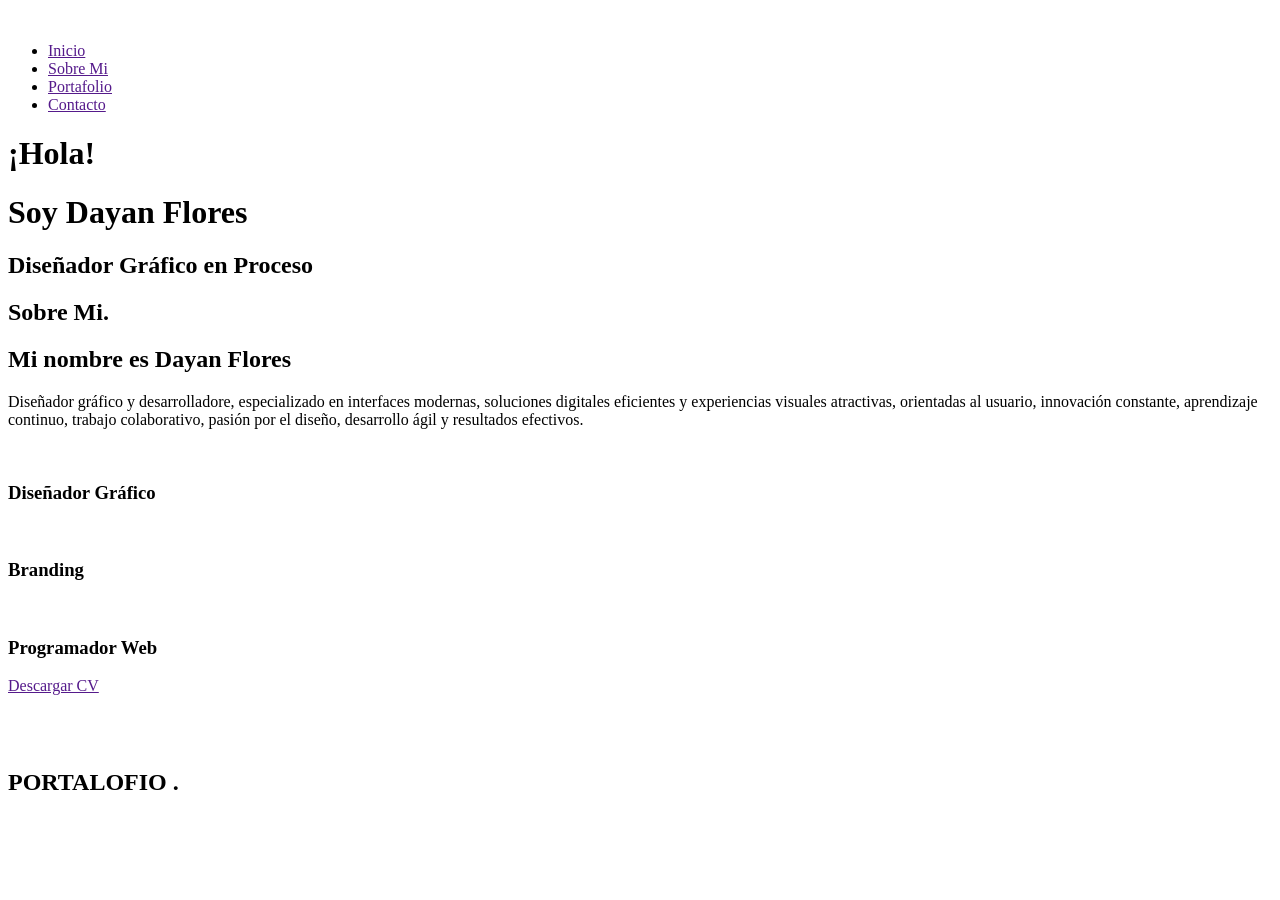
==== commit 74e8d78b: "Add files via upload" ====
--- a/index.html
+++ b/index.html
@@ -1,1106 +1,81 @@
-<!DOCTYPE html>
-<html lang="es">
-
-  <head>
-    
-    <meta charset="utf-8"/>
-    <title>Mi portafolio</title>
-    <meta name="viewport" content="width=device-width, initial-scale=1"/>
-
-    <!--Bootstrap -->
-    <link
-      href="https://cdn.jsdelivr.net/npm/bootstrap@5.2.0/dist/css/bootstrap.min.css"
-      rel="stylesheet"
-      integrity="sha384-gH2yIJqKdNHPEq0n4Mqa/HGKIhSkIHeL5AyhkYV8i59U5AR6csBvApHHNl/vI1Bx"
-      crossorigin="anonymous"
-    />
-    <link
-      rel="stylesheet"
-      href="https://cdn.jsdelivr.net/npm/bootstrap-icons@1.9.1/font/bootstrap-icons.css"
-    />
-
-    <link rel="stylesheet" href="css/style-body.css" />
-    <link rel="stylesheet" href="css/style-header.css" />
-    <link rel="stylesheet" href="css/style-articulos.css" />
-    <link rel="stylesheet" href="css/style-skills.css" />
-
-  </head>
-
-  <body>
-
-    <header class="container-fluid px-5 pt-5">
-     
-      <div class="row d-block d-md-none mb-5">
-        <div class="d-flex justify-content-end">
-        </div>
-      </div>
-
-      <div class="row d-block d-md-none justify-content-center px-5 mb-3">
-        <div class="col-12 d-flex justify-content-center">
-          <div
-            class="d-flex justify-content-center rounded-circle overflow-hidden circuloPerfil">
-            <img src="img/perfil.png" alt="" style="width: 90px"/>
-          </div>
-        </div>
-      </div>
-
-      <div class="row d-block d-md-none justify-content-center">
-        <div class="col-12 d-flex justify-content-center flex-column">
-          <h1 class="Nombre mt-3 text-center">DF</h1>
-          <label class="Trabajo text-center">Diseñador Gráfico</label>
-        </div>
-      </div>
-    </header>
-    <section class="d-block d-md-none">
-      <article class="px-5 pb-5">
-        <div
-          class="d-block d-md-none justify-content-center py-4 d-flex flex-row mt-4 rounded">
-          <div class="d-flex flex-column">
-            <h1 class="Titulo text-center">4to</h1>
-            <label class="SubTitulos text-center w-100">
-              Semestre
-            </label>
-          </div>
-          <div class="d-flex flex-column mx-3">
-            <h1 class="Titulo text-center">22</h1>
-            <label class="SubTitulos text-center w-100">
-              Proyectos<br/>completados</label>
-          </div>
-          <div class="d-flex flex-column">
-            <h1 class="Titulo text-center">1aadfasdf4</h1>
-            <label class="SubTitulos text-center w-100">
-              Clientes <br/>
-              satisfechos
-            </label>
-          </div>
-        </div>
-
-        <div
-          class="d-block d-md-none d-flex flex-row justify-content-center py-2 px-2">
-          <div class="d-flex justify-content-center">
-            <a
-              href="pdf/developerCV.pdf"
-              download
-              rel="noopener noreferrer"
-              target="_blank">
-              <button
-                type="button"
-                name="button"
-                class="btn btn-primary p-3 me-3 SubTitulos"
-                style="font-size: 0.9rem">
-                Descargar CV
-                <i class="bi bi-download" style="font-size: 0.9rem"></i>
-              </button>
-            </a>
-          </div>
-
-          <div class="d-flex justify-content-center align-items-center">
-            <a
-              href="https://t.me/ComunidadTUSL"
-              target="_blank"
-              type="button"
-              class="btn btn-outline-primary">
-              <i class="bi bi-telegram"></i>
-            </a>
-            <a
-              href="mailto:mailde@ejemplo.com"
-              type="button"
-              class="btn btn-outline-primary ms-1">
-              <i class="bi bi-envelope">
-              </i>
-            </a>
-          </div>
-        </div>
-
-        <!-- Barra de tabs para moverse por el contenido de la página web -->
-        <nav class="d-flex justify-content-center d-block d-md-none">
-          <div
-            class="nav nav-tabs my-4 px-4 d-flex justify-content-center border-0 py-3"
-            id="nav-tab"
-            role="tablist">
-            <button
-              class="nav-link active p-2 px-3 rounded border-0"
-              id="nav-proyectos-tab"
-              data-bs-toggle="tab"
-              data-bs-target="#nav-proyectos"
-              type="button"
-              role="tab"
-              aria-controls="nav-proyectos"
-              aria-selected="true">
-              Proyectos
-            </button>
-
-            <button
-              class="nav-link p-3 px-3 rounded ms-2 border-0"
-              id="nav-habilidades-tab"
-              data-bs-toggle="tab"
-              data-bs-target="#nav-habilidades"
-              type="button"
-              role="tab"
-              aria-controls="nav-habilidades"
-              aria-selected="false">
-              Habilidades
-            </button>
-          </div>
-        </nav>
-
-      <div class="tab-content d-block d-md-none" id="nav-tabContent">
-          <div
-            class="tab-pane fade show active"
-            id="nav-proyectos"
-            role="tabpanel"
-            aria-labelledby="nav-proyectos-tab"
-            tabindex="0">
-            <section class="d-block d-sm-none">
-              <div class="d-flex justify-content-center">
-                <div
-                  class="proyRemeras d-flex flex-column overflow-hidden"
-                  style="width: 280px; height: 200px">
-                </div>
-                <div class="text-light position-absolute mt-5">
-                  <h4 class="SubTitulos" style="font-size: 1rem">Sitio web</h4>
-                  <h3 class="Titulo">Remeras Sónicas</h3>
-                  <button
-                    type="button"
-                    name="button"
-                    class="btn btn-primary rounded-pill">
-                    <i class="bi bi-link"></i>
-                  </button>
-                </div>
-              </div>
-
-              <div class="d-flex justify-content-center mt-4">
-                <div
-                  class="proyAutos d-flex flex-column overflow-hidden"
-                  style="width: 280px; height: 200px">
-                </div>
-                <div class="text-light position-absolute mt-5">
-                  <h4 class="SubTitulos" style="font-size: 1rem">Sitio web</h4>
-                  <h3 class="Titulo">GT-Automóviles</h3>
-                  <button
-                    type="button"
-                    name="button"
-                    class="btn btn-primary rounded-pill">
-                    <i class="bi bi-link"></i>
-                  </button>
-                </div>
-              </div>
-            </section>
-
-            <!-- Muestra los proyectos en dispositivos medianos -->
-            <section class="d-none d-sm-block d-md-none">
-              <div class="row">
-                <div class="col-sm-6 d-flex justify-content-center">
-                  <div
-                    class="proyRemeras d-flex flex-column overflow-hidden"
-                    style="width: 400px; height: 200px">
-                  </div>
-                  <div class="text-light position-absolute mt-5">
-                    <h4 class="SubTitulos" style="font-size: 1rem">
-                      Sitio web
-                    </h4>
-                    <h3 class="Titulo">Remeras Sónicas</h3>
-                    <button
-                      type="button"
-                      name="button"
-                      class="btn btn-primary rounded-pill">
-                      <i class="bi bi-link"></i>
-                    </button>
-                  </div>
-                </div>
-
-                <div class="col-sm-6 d-flex justify-content-center">
-                  <div
-                    class="proyAutos d-flex flex-column overflow-hidden"
-                    style="width: 400px; height: 200px">
-                  </div>
-                  <div class="text-light position-absolute mt-5">
-                    <h4 class="SubTitulos" style="font-size: 1rem">
-                      Sitio web
-                    </h4>
-                    <h3 class="Titulo">GT-Automóviles</h3>
-                    <button
-                      type="button"
-                      name="button"
-                      class="btn btn-primary rounded-pill">
-                      <i class="bi bi-link"></i>
-                    </button>
-                  </div>
-                </div>
-              </div>
-            </section>
-          </div>
-
-          <!-- Muestra las habilidades del programador en dispositivos pequeños -->
-          <div
-            class="tab-pane fade"
-            id="nav-habilidades"
-            role="tabpanel"
-            aria-labelledby="nav-habilidades-tab"
-            tabindex="0">
-            <section class="d-block d-sm-none">
-              <div class="d-flex justify-content-center">
-                <div class="skills__area">
-                  <h3 class="skills__title">Desarrollo Frontend</h3>
-
-                  <div class="skills__box">
-                    <div class="skills__group">
-                      <div class="skills__data">
-                        <i
-                          class="bi bi-patch-check"
-                          style="color: var(--color-principal)">
-                        </i>
-                        <div>
-                          <h3 class="skills__name">HTML</h3>
-                          <span class="skills__level">Intermedio</span>
-                        </div>
-                      </div>
-
-                      <div class="skills__data">
-                        <i
-                          class="bi bi-patch-check"
-                          style="color: var(--color-principal)">
-                        </i>
-
-                        <div>
-                          <h3 class="skills__name">CSS</h3>
-                          <span class="skills__level">Intermedio</span>
-                        </div>
-                      </div>
-
-                      <div class="skills__data">
-                        <i
-                          class="bi bi-patch-check"
-                          style="color: var(--color-principal)">
-                        </i>
-
-                        <div>
-                          <h3 class="skills__name">JavaScript</h3>
-                          <span class="skills__level">Básico</span>
-                        </div>
-                      </div>
-                    </div>
-
-                    <div class="skills__group">
-                      <div class="skills__data">
-                        <i
-                          class="bi bi-patch-check"
-                          style="color: var(--color-principal)">
-                        </i>
-
-                        <div>
-                          <h3 class="skills__name">Vue</h3>
-                          <span class="skills__level">Básico</span>
-                        </div>
-                      </div>
-
-                      <div class="skills__data">
-                        <i
-                          class="bi bi-patch-check"
-                          style="color: var(--color-principal)">
-                        </i>
-
-                        <div>
-                          <h3 class="skills__name">Bootstrap</h3>
-                          <span class="skills__level">Avanzado</span>
-                        </div>
-                      </div>
-
-                      <div class="skills__data">
-                        <i
-                          class="bi bi-patch-check"
-                          style="color: var(--color-principal)">
-                        </i>
-
-                        <div>
-                          <h3 class="skills__name">Git</h3>
-                          <span class="skills__level">Avanzado</span>
-                        </div>
-                      </div>
-                    </div>
-                  </div>
-                </div>
-              </div>
-
-              <div class="d-flex justify-content-center mt-4">
-                <div class="skills__area">
-                  <h3 class="skills__title">Desarrollo Backend</h3>
-
-                  <div class="skills__box">
-                    <div class="skills__group">
-                      <div class="skills__data">
-                        <i
-                          class="bi bi-patch-check"
-                          style="color: var(--color-principal)">
-                        </i>
-
-                        <div>
-                          <h3 class="skills__name">PHP</h3>
-                          <span class="skills__level">Básico</span>
-                        </div>
-                      </div>
-
-                      <div class="skills__data">
-                        <i
-                          class="bi bi-patch-check"
-                          style="color: var(--color-principal)">
-                        </i>
-
-                        <div>
-                          <h3 class="skills__name">MySQL</h3>
-                          <span class="skills__level">Básico</span>
-                        </div>
-                      </div>
-
-                      <div class="skills__data">
-                        <i
-                          class="bi bi-patch-check"
-                          style="color: var(--color-principal)">
-                        </i>
-
-                        <div>
-                          <h3 class="skills__name">Ruby</h3>
-                          <span class="skills__level">Intermedio</span>
-                        </div>
-                      </div>
-                    </div>
-
-                    <div class="skills__group">
-                      <div class="skills__data">
-                        <i
-                          class="bi bi-patch-check"
-                          style="color: var(--color-principal)">
-                        </i>
-
-                        <div>
-                          <h3 class="skills__name">Python</h3>
-                          <span class="skills__level">Intermedio</span>
-                        </div>
-                      </div>
-
-                      <div class="skills__data">
-                        <i
-                          class="bi bi-patch-check"
-                          style="color: var(--color-principal)">
-                        </i>
-
-                        <div>
-                          <h3 class="skills__name">Apache</h3>
-                          <span class="skills__level">Básico</span>
-                        </div>
-                      </div>
-                    </div>
-                  </div>
-                </div>
-              </div>
-            </section>
-
-            <!-- Muestra las habilidades en dispositivos medianos -->
-            <section class="d-none d-sm-block d-md-none">
-              <div class="row">
-                <div class="col-sm-6 d-flex justify-content-center">
-                  <div class="skills__area">
-                    <h3 class="skills__title">Desarrollo Frontend</h3>
-
-                    <div class="skills__box">
-                      <div class="skills__group">
-                        <div class="skills__data">
-                          <i
-                            class="bi bi-patch-check"
-                            style="color: var(--color-principal)">
-                          </i>
-
-                          <div>
-                            <h3 class="skills__name">HTML</h3>
-                            <span class="skills__level">Intermedio</span>
-                          </div>
-                        </div>
-
-                        <div class="skills__data">
-                          <i
-                            class="bi bi-patch-check"
-                            style="color: var(--color-principal)">
-                          </i>
-
-                          <div>
-                            <h3 class="skills__name">CSS</h3>
-                            <span class="skills__level">Intermedio</span>
-                          </div>
-                        </div>
-
-                        <div class="skills__data">
-                          <i
-                            class="bi bi-patch-check"
-                            style="color: var(--color-principal)">
-                          </i>
-
-                          <div>
-                            <h3 class="skills__name">JavaScript</h3>
-                            <span class="skills__level">Básico</span>
-                          </div>
-                        </div>
-                      </div>
-
-                      <div class="skills__group">
-                        <div class="skills__data">
-                          <i
-                            class="bi bi-patch-check"
-                            style="color: var(--color-principal)">
-                          </i>
-
-                          <div>
-                            <h3 class="skills__name">Vue</h3>
-                            <span class="skills__level">Básico</span>
-                          </div>
-                        </div>
-
-                        <div class="skills__data">
-                          <i
-                            class="bi bi-patch-check"
-                            style="color: var(--color-principal)">
-                          </i>
-
-                          <div>
-                            <h3 class="skills__name">Bootstrap</h3>
-                            <span class="skills__level">Avanzado</span>
-                          </div>
-                        </div>
-
-                        <div class="skills__data">
-                          <i
-                            class="bi bi-patch-check"
-                            style="color: var(--color-principal)">
-                          </i>
-
-                          <div>
-                            <h3 class="skills__name">Git</h3>
-                            <span class="skills__level">Avanzado</span>
-                          </div>
-                        </div>
-                      </div>
-                    </div>
-                  </div>
-                </div>
-
-                <div class="col-sm-6 d-flex justify-content-center">
-                  <div class="skills__area">
-                    <h3 class="skills__title">Desarrollo Backend</h3>
-
-                    <div class="skills__box">
-                      <div class="skills__group">
-                        <div class="skills__data">
-                          <i
-                            class="bi bi-patch-check"
-                            style="color: var(--color-principal)">
-                          </i>
-
-                          <div>
-                            <h3 class="skills__name">PHP</h3>
-                            <span class="skills__level">Básico</span>
-                          </div>
-                        </div>
-
-                        <div class="skills__data">
-                          <i
-                            class="bi bi-patch-check"
-                            style="color: var(--color-principal)">
-                          </i>
-
-                          <div>
-                            <h3 class="skills__name">MySQL</h3>
-                            <span class="skills__level">Básico</span>
-                          </div>
-                        </div>
-
-                        <div class="skills__data">
-                          <i
-                            class="bi bi-patch-check"
-                            style="color: var(--color-principal)">
-                          </i>
-
-                          <div>
-                            <h3 class="skills__name">Ruby</h3>
-                            <span class="skills__level">Intermedio</span>
-                          </div>
-                        </div>
-                      </div>
-
-                      <div class="skills__group">
-                        <div class="skills__data">
-                          <i
-                            class="bi bi-patch-check"
-                            style="color: var(--color-principal)">
-                          </i>
-
-                          <div>
-                            <h3 class="skills__name">Python</h3>
-                            <span class="skills__level">Intermedio</span>
-                          </div>
-                        </div>
-
-                        <div class="skills__data">
-                          <i
-                            class="bi bi-patch-check"
-                            style="color: var(--color-principal)">
-                          </i>
-
-                          <div>
-                            <h3 class="skills__name">Apache</h3>
-                            <span class="skills__level">Básico</span>
-                          </div>
-                        </div>
-                      </div>
-                    </div>
-                  </div>
-                </div>
-              </div>
-            </section>
-          </div>
-        </div>
-
-        <!-- Licencia de la página web -->
-        <div
-          class="d-block d-md-none d-flex flex-column align-items-center mt-5">
-          <p class="text-light SubTitulos">
-            Este sitio web está bajo la
-            <a
-              href="https://www.gnu.org/licenses/old-licenses/gpl-2.0.html"
-              class="Links">
-              Licencia Pública General de GNU 2.0
-            </a>
-          </p>
-        </div>
-      </article>
-    </section>
-    <!-- ======== Cierre para dispositivos móviles ======== -->
-
-    <!-- ======== Apertura para tablets y computadoras ======== -->
-    <section class="d-none d-md-block pt-5">
-      <nav class="navbar navbar-expand fixed-top px-5 barra-mobiles">
-        <div class="container-fluid mt-3 mb-3 px-5">
-          <a class="TituloBrand" href="#"> Dayan Flores </a>
-
-          <div class="navbar-nav">
-            <a class="TitulosNav" href="#"> Inicio </a>
-
-            <a class="TitulosNav" href="#sobreMi"> Sobre mí </a>
-
-            <a class="TitulosNav" href="#habilidades"> Habilidades </a>
-
-            <a class="TitulosNav" href="#proyectos"> Proyectos </a>
-
-            <a class="TitulosNav" href="#contacto"> Contacto </a>
-          </div>
-        </div>
-      </nav>
-
-      <!-- Muestra la información principal del desarrollador -->
-      <div
-        id="inicio"
-        class="mx-5 py-5 d-flex"
-        style="margin-top: 100px; margin-bottom: 100px">
-        <div
-          class="w-25 d-flex justify-content-center flex-column align-items-center">
-          <a href="https://github.com/Dayanfloo" target="_blank">
-            <i
-              class="bi bi-github icono_contacto"
-              style="font-size: 30px;">
-            </i>
-          </a>
-          <a href="https://wa.me/51969578633" target="_blank" class="my-2">
-  <i
-    class="bi bi-whatsapp icono_contacto_tel"
-    style="font-size: 30px;">
-  </i>
-</a>
-          <a href="mailto:dayanfloresflorez@gmail.com" class="my-2">
-  <i
-    class="bi bi-envelope icono_contacto_tel"
-    style="font-size: 30px;">
-  </i>
-</a>
-        </div>
-
-        <div class="w-75 d-flex pt-4 py-5 mb-5">
-          <div class="w-50">
-            <h1 class="TituloQuienSoy">Hola, soy</h1>
-            <h1 class="TituloQuienSoy">Dayan Flores <i class="bi bi-palette"></i></h1>
-            <h2 class="SubTitulosQuienSoy text-start">Diseñador Gráfico</h2>
-            <p class="ParrafoQuienSoy text-start pe-5">
-              Estudiante de diseño gráfico, experto en el uso de diferentes
-              tecnologías y apasionado por los retos creativos.
-            </p>
-
-            <a href="#contacto">
-              <button
-                type="button"
-                name="button"
-                class="btn btn-primary p-3 me-3 SubTitulos"
-                style="font-size: 0.9rem;">
-                Contactame
-                <i
-                  class="bi bi-caret-right-fill ms-3"
-                  style="font-size: 0.9rem;">
-                </i>
-              </button>
-            </a>
-          </div>
-          <div class="home_img">
-            <div
-              class="d-flex justify-content-center rounded-circle overflow-hidden circuloPerfilGrande">
-              <img src="img/perfil.png" alt="" style="width: 225px" />
-            </div>
-          </div>
-        </div>
-      </div>
-
-      <!-- Sección Sobre mí -->
-      <h2 id="sobreMi">Sobre mí</h2>
-      <div
-        id="inicio"
-        class="mx-5 py-5 d-flex"
-        style="margin-top: 100px; margin-bottom: 100px">
-        <div class="sobreMi_container d-flex justify-content-center">
-          <div class="img-sobreMi">
-            <img
-              src="img/perfil.png"
-              alt=""
-              class="circuloPerfilGrande img-sobreMi-estilo"/>
-          </div>
-          <div class="sobreMi-data w-50">
-            <p>
-              Me llamo Dayan Flores.<br />
-              Empecé con el diseño gráfico hace 2 años, después de
-              descubrir el desarrollo de GUI. Desde entonces empezé
-              a interesarme por el diseño, empezando con los programas
-              clásicos para diseño (illustrator y Corel).
-            </p>
-            <div class="sobreMi-info">
-              <div class="sobreMi-info-box">
-                <span class="Titulo d-block text-center">4</span>
-                <span class="SubTitulos d-block text-center"
-                  >Semestre
-                </span>
-              </div>
-              <div class="sobreMi-info-box">
-                <span class="Titulo d-block text-center">+30</span>
-                <span class="SubTitulos d-block text-center"
-                  >Piezas gráficas
-                </span>
-              </div>
-              <div class="sobreMi-info-box">
-                <span class="Titulo d-block text-center">4-6</span>
-                <span class="SubTitulos d-block text-center">
-                  Software's de diseño
-                </span>
-              </div>
-            </div>
-
-            <div class="d-flex justify-content-center">
-              <a
-                href="pdf/DayanFloresCV.pdf"
-                download
-                rel="noopener noreferrer"
-                target="_blank">
-                <button
-                  type="button"
-                  name="button"
-                  class="btn btn-primary p-3 me-3 SubTitulos"
-                  style="font-size: 0.9rem">
-                  Descargar CV
-                  <i class="bi bi-download" style="font-size: 0.9rem"></i>
-                </button>
-              </a>
-            </div>
-          </div>
-        </div>
-      </div>
-
-
-      <h2 id="habilidades">Habilidades</h2>
-      <div
-        class="mx-5 py-5 d-flex justify-content-center"
-        style="margin-top: 100px; margin-bottom: 100px">
-
-        <div class="d-flex justify-content-center">
-          <div class="skills__area">
-            <h3 class="skills__title">Desarrollador</h3>
-
-            <div class="skills__box">
-              <div class="skills__group">
-                <div class="skills__data">
-                  <i
-                    class="bi bi-patch-check"
-                    style="color: var(--color-principal)"
-                  ></i>
-
-                  <div>
-                    <h3 class="skills__name">HTML</h3>
-                    <span class="skills__level">Intermedio</span>
-                  </div>
-                </div>
-
-                <div class="skills__data">
-                  <i
-                    class="bi bi-patch-check"
-                    style="color: var(--color-principal)"
-                  ></i>
-
-                  <div>
-                    <h3 class="skills__name">C#</h3>
-                    <span class="skills__level">Intermedio</span>
-                  </div>
-                </div>
-
-                <div class="skills__data">
-                  <i
-                    class="bi bi-patch-check"
-                    style="color: var(--color-principal)">
-                  </i>
-
-                  <div>
-                    <h3 class="skills__name">Java</h3>
-                    <span class="skills__level">Básico</span>
-                  </div>
-                </div>
-              </div>
-
-              <div class="skills__group">
-                <div class="skills__data">
-                  <i
-                    class="bi bi-patch-check"
-                    style="color: var(--color-principal)">
-                  </i>
-
-                  <div>
-                    <h3 class="skills__name">Python</h3>
-                    <span class="skills__level">Intermedio+</span>
-                  </div>
-                </div>
-
-                <div class="skills__data">
-                  <i
-                    class="bi bi-patch-check"
-                    style="color: var(--color-principal)">
-                  </i>
-
-                  <div>
-                    <h3 class="skills__name">JS</h3>
-                    <span class="skills__level">Intermedio</span>
-                  </div>
-                </div>
-
-                <div class="skills__data">
-                  <i
-                    class="bi bi-patch-check"
-                    style="color: var(--color-principal)">
-                  </i>
-
-                  <div>
-                    <h3 class="skills__name">MongoDB</h3>
-                    <span class="skills__level">Intermedio</span>
-                  </div>
-                </div>
-              </div>
-            </div>
-          </div>
-        </div>
-
-        <div class="d-flex justify-content-center">
-          <div class="skills__area">
-            <h3 class="skills__title">Diseñador</h3>
-
-            <div class="skills__box">
-              <div class="skills__group">
-                <div class="skills__data">
-                  <i
-                    class="bi bi-patch-check"
-                    style="color: var(--color-principal)">
-                  </i>
-
-                  <div>
-                    <h3 class="skills__name">Photoshop</h3>
-                    <span class="skills__level">Intermedio</span>
-                  </div>
-                </div>
-
-                <div class="skills__data">
-                  <i
-                    class="bi bi-patch-check"
-                    style="color: var(--color-principal)">
-                  </i>
-
-                  <div>
-                    <h3 class="skills__name">Illustrator</h3>
-                    <span class="skills__level">Intermedio+</span>
-                  </div>
-                </div>
-
-                <div class="skills__data">
-                  <i
-                    class="bi bi-patch-check"
-                    style="color: var(--color-principal)">
-                  </i>
-
-                  <div>
-                    <h3 class="skills__name">Indesign</h3>
-                    <span class="skills__level">Intermedio</span>
-                  </div>
-                </div>
-              </div>
-
-              <div class="skills__group">
-                <div class="skills__data">
-                  <i
-                    class="bi bi-patch-check"
-                    style="color: var(--color-principal)">
-                  </i>
-
-                  <div>
-                    <h3 class="skills__name">Figma</h3>
-                    <span class="skills__level">Intermedio-</span>
-                  </div>
-                </div>
-
-                <div class="skills__data">
-                  <i
-                    class="bi bi-patch-check"
-                    style="color: var(--color-principal)">
-                  </i>
-
-                  <div>
-                    <h3 class="skills__name">Corel</h3>
-                    <span class="skills__level">Intermedio-</span>
-                  </div>
-                </div>
-              </div>
-            </div>
-          </div>
-        </div>
-      </div>
-
-
-
-      <h2 id="proyectos">Proyectos</h2>
-      <div
-        class="mx-5 py-5 d-flex justify-content-center"
-        style="margin-top: 100px; margin-bottom: 100px">
-        <div class="d-flex justify-content-center" style="margin-inline: 2%">
-          <div
-            class="proyRemeras d-flex flex-column overflow-hidden"
-            style="width: 400px; height: 600px"
-          ></div>
-          <div class="text-light position-absolute mt-5">
-            <h4 class="SubTitulos" style="font-size: 1rem">Cuento infantil</h4>
-            <h3 class="Titulo">Horacia la gatita aventurera</h3>
-          </div>
-        </div>
-        
-
-        <div class="d-flex justify-content-center" style="margin-inline: 2%">
-          <div
-            class="proyAutos d-flex flex-column overflow-hidden"
-            style="width: 400px; height: 600px">
-          </div>
-          <div class="text-light position-absolute mt-5">
-            <h4 class="SubTitulos" style="font-size: 1rem">Portada</h4>
-            <h3 class="Titulo">Recetario</h3>
-          </div>
-          
-        </div>
-
-        <div class="d-flex justify-content-center" style="margin-inline: 2%">
-          <div
-            class="proyTercero d-flex flex-column overflow-hidden"
-            style="width: 400px; height: 600px">
-          </div>
-          <div class="text-light position-absolute mt-5">
-            <h4 class="SubTitulos" style="font-size: 1rem">Cartel</h4>
-            <h3 class="Titulo">Desayunos</h3>
-          </div>
-          
-        </div>
-      </div>
-      
-      <div
-        class="mx-5 py-5 d-flex justify-content-center"
-        style="margin-top: 100px; margin-bottom: 100px">
-        <div class="d-flex justify-content-center" style="margin-inline: 2%">
-          <div
-            class="proyCuarto d-flex flex-column overflow-hidden"
-            style="width: 400px; height: 600px"
-          ></div>
-          <div class="text-light position-absolute mt-5">
-            <h4 class="SubTitulos" style="font-size: 1rem">Portada</h4>
-            <h3 class="Titulo">Horacia la gatita aventurera</h3>
-          </div>
-        </div>
-        
-
-        <div class="d-flex justify-content-center" style="margin-inline: 2%">
-          <div
-            class="proyQuinto d-flex flex-column overflow-hidden"
-            style="width: 400px; height: 300px">
-          </div>
-          <div class="text-light position-absolute mt-5">
-            <h4 class="SubTitulos" style="font-size: 1rem">Recetario</h4>
-            <h3 class="Titulo">Comida criolla</h3>
-          </div>
-          
-        </div>
-
-        <div class="d-flex justify-content-center" style="margin-inline: 2%">
-          <div
-            class="proySexto d-flex flex-column overflow-hidden"
-            style="width: 400px; height: 600px">
-          </div>
-          <div class="text-light position-absolute mt-5">
-            <h4 class="SubTitulos" style="font-size: 1rem">Cuento Infantil</h4>
-            <h3 class="Titulo">Horacia la gatita aventurera</h3>
-          </div>
-          
-        </div>
-      </div>
-
-      <div
-        class="mx-5 py-5 d-flex justify-content-center"
-        style="margin-top: 100px; margin-bottom: 100px">
-        <div class="d-flex justify-content-center" style="margin-inline: 2%">
-          <div
-            class="proySeptimo d-flex flex-column overflow-hidden"
-            style="width: 400px; height: 600px"
-          ></div>
-          <div class="text-light position-absolute mt-5">
-            <h4 class="SubTitulos" style="font-size: 1rem">Volante</h4>
-            <h3 class="Titulo">Taller de arte</h3>
-          </div>
-        </div>
-        
-
-        <div class="d-flex justify-content-center" style="margin-inline: 2%">
-          <div
-            class="proyOctavo d-flex flex-column overflow-hidden"
-            style="width: 400px; height: 600px">
-          </div>
-          <div class="text-light position-absolute mt-5">
-            <h4 class="SubTitulos" style="font-size: 1rem">Portada</h4>
-            <h3 class="Titulo">Comic XYZFROG</h3>
-          </div>
-          
-        </div>
-
-        <div class="d-flex justify-content-center" style="margin-inline: 2%">
-          <div
-            class="proyNoveno d-flex flex-column overflow-hidden"
-            style="width: 400px; height: 600px">
-          </div>
-          <div class="text-light position-absolute mt-5">
-            <h4 class="SubTitulos" style="font-size: 1rem">Personaje</h4>
-            <h3 class="Titulo">XYZFROG</h3>
-          </div>
-          
-        </div>
-      </div>
-
-      
-
-      <h2 id="contacto">Contacto</h2>
-      <div
-        class="mx-5 py-5 d-flex justify-content-center"
-        style="margin-top: 100px; margin-bottom: 100px">
-        <div class="d-flex grid">
-          <div class="justify-content-center">
-            <div class="d-flex grid mb-3">
-              <i class="bi bi-envelope"></i>
-              <div class="d-block">
-                <h3 class="Titulo">Correo</h3>
-                <span class="SubTitulos">dayanfloresflorez@gmail.com</span>
-              </div>
-            </div>
-            <div class="d-flex grid">
-              <i class="bi bi-geo-alt"></i>
-
-              <div class="d-block">
-                <h3 class="Titulo">Ubicación</h3>
-                <span class="SubTitulos">Arequipa</span>
-              </div>
-            </div>
-          </div>
-          <div>
-            <form
-              action=""
-              method="POST"
-              name="contact"
-              id="ContactForm"
-              class="contact__form grid justify-content-center"
-              data-netlify-recaptcha="true"
-              data-netlify="true">
-              <div class="grid">
-                <div class="contact__content">
-                  <label for="" class="SubTitulos">Nombre</label>
-                  <input
-                    name="name"
-                    type="text"
-                    id="name"
-                    class="contact__name"/>
-                </div>
-                <div class="contact__content">
-                  <label for="" class="SubTitulos">Correo</label>
-                  <input
-                    name="email"
-                    type="email"
-                    id="email"
-                    class="contact__email"/>
-                </div>
-              </div>
-              <div class="contact__content">
-                <label for="" class="SubTitulos">Mensaje</label>
-                <textarea
-                  name="message"
-                  id=""
-                  cols="0"
-                  rows="7"
-                  id="msg"
-                  class="contact__msg">
-                </textarea>
-              </div>
-              <div data-netlify-recaptcha="true"></div>
-              <div>
-                <button
-                  type="submit"
-                  name="button"
-                  class="btn btn-primary p-3 me-3 SubTitulos"
-                  id="submitButton"
-                  style="font-size: 0.9rem">
-                  Enviar mensaje
-                  <i
-                    class="bi bi-caret-right-fill ms-3"
-                    style="font-size: 0.9rem">
-                  </i>
-                </button>
-              </div>
-              <div id="status" class="success"></div>
-            </form>
-          </div>
-        </div>
-      </div>
-
-      <div class="d-flex justify-content-center">
-        <p class="text-light SubTitulos">
-          Letras para que se vea profesional
-          <a
-            href="https://www.gnu.org/licenses/old-licenses/gpl-2.0.html"
-            class="Links">
-            link para mas placer visual
-          </a>
-        </p>
-      </div>
-
-    <script
-      src="https://cdn.jsdelivr.net/npm/bootstrap@5.2.0/dist/js/bootstrap.bundle.min.js"
-      integrity="sha384-A3rJD856KowSb7dwlZdYEkO39Gagi7vIsF0jrRAoQmDKKtQBHUuLZ9AsSv4jD4Xa"
-      crossorigin="anonymous">
-    </script>
-
-  </body>
-</html>
+<!doctype html>
+<html lang="en">
+  <head>
+    <meta charset="UTF-8" />
+    <meta name="viewport" content="width=device-width, initial-scale=1.0" />
+    <title>Mi Portafolio</title>
+    <link rel="shortcut icon" href="img/logo-favicon.png" type="image/x-icon" />
+    <link rel="stylesheet" href="css/header.css" />
+    <link rel="stylesheet" href="css/main.css" />
+  </head>
+
+  <body>
+    <header>
+      <img src="img/logo.png" alt="" class="img-logo" />
+      <nav class="menu">
+        <ul>
+          <li><a href="">Inicio</a></li>
+          <li><a href="">Sobre Mi</a></li>
+          <li><a href="">Portafolio</a></li>
+          <li><a href="">Contacto</a></li>
+        </ul>
+      </nav>
+    </header>
+    <main>
+      <div class="content-one">
+        <div class="content-portada">
+          <div class="content-item1">
+            <h1>¡Hola!</h1>
+            <h1>Soy Dayan Flores</h1>
+            <h2>Diseñador Gráfico en Proceso</h2>
+          </div>
+        </div>
+      </div>
+    </main>
+    <section>
+      <div class="content-two">
+        <div class="content-details">
+          <div class="about">
+            <h1>Sobre <span>Mi.</span></h1>
+            <h2>Mi nombre es Dayan Flores</h2>
+            <p>Diseñador gráfico y desarrolladore, especializado en interfaces modernas, soluciones digitales eficientes y experiencias visuales atractivas, orientadas al usuario, innovación constante, aprendizaje continuo, trabajo colaborativo, <span>pasión por el diseño, desarrollo ágil y resultados efectivos.</span></p>
+          </div>
+        </div>
+      </div>
+
+                                                
+      <div class="proces-area">
+        <div class="proces">
+          <img src="img/ico_diseno.png" alt="">
+          <h3>Diseñador Gráfico</h3>
+        </div>
+        <div class="proces">
+          <img src="img/ico_branding.png" alt="">
+          <h3>Branding</h3>
+        </div>
+        <div class="proces">
+          <img src="img/ico_desarrollo.png" alt="">
+          <h3>Programador Web</h3>
+        </div>
+      </div>
+      <div class="content-details">
+        <div class="content-item2">
+          <a href="">Descargar CV</a>
+        </div>
+              <br>
+            <br>
+                  <br>
+                      
+      </div>
+      <div class="content-three">
+        <div class="content-module">
+          <h1>PORTALOFIO <span>.</span></h1>
+          <img src="img/porta01.png" alt="">
+          <img src="img/porta02.png" alt="">
+          <img src="img/porta03.png" alt="">
+          <img src="img/porta04.png" alt="">
+        </div> 
+      </div>
+    </section>
+  </body>
+</html>
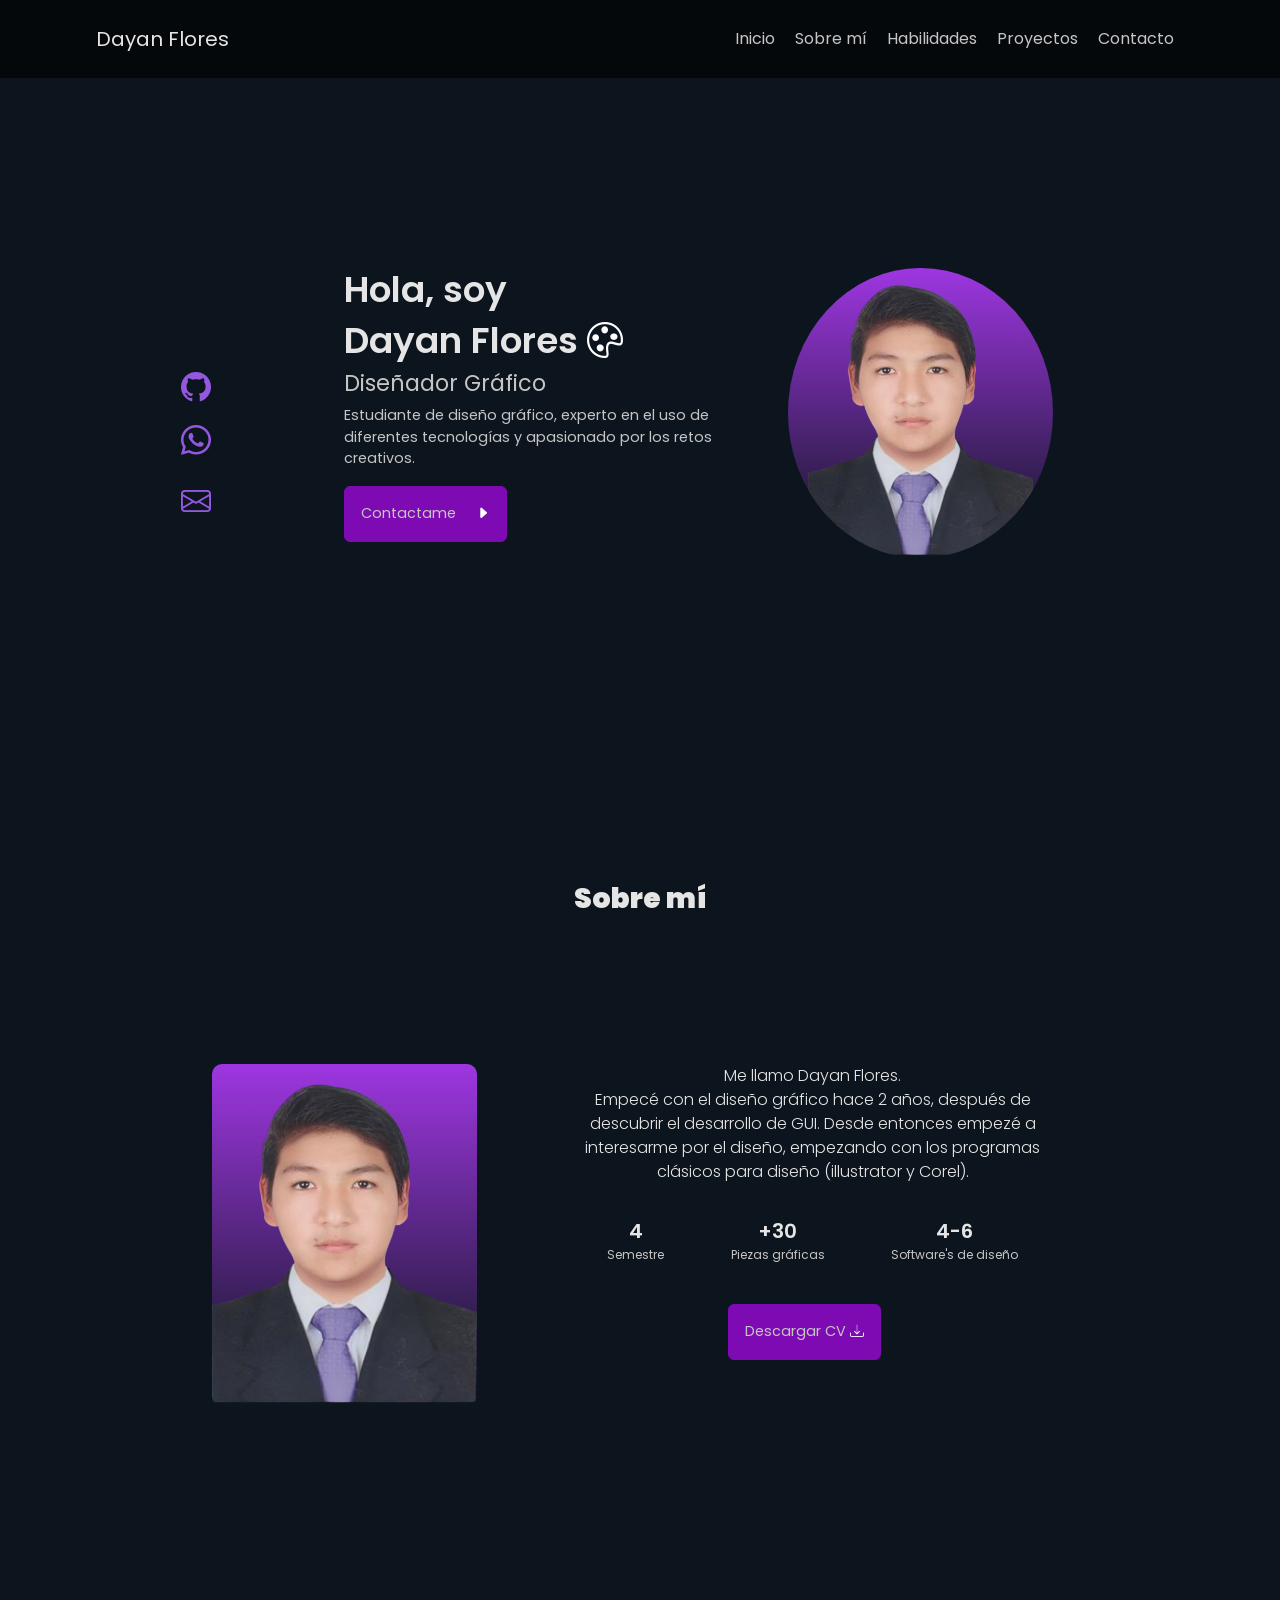
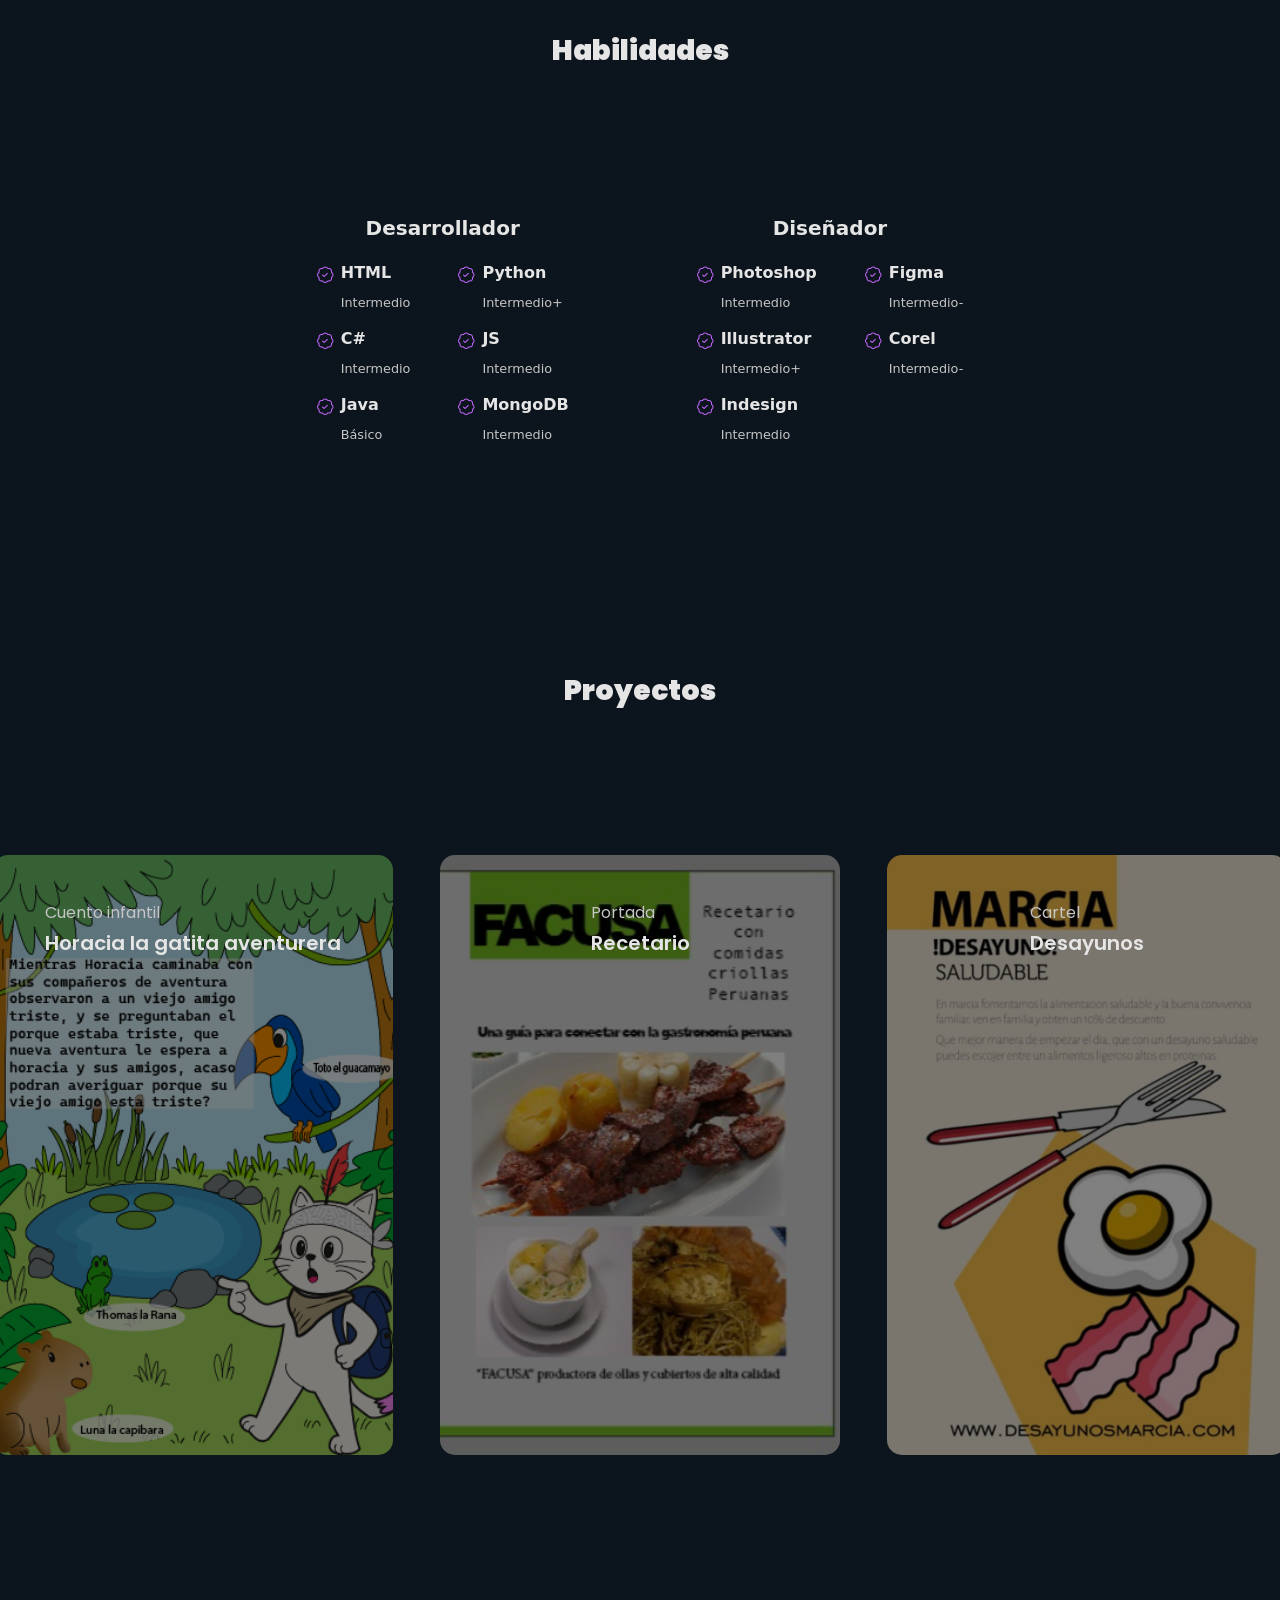
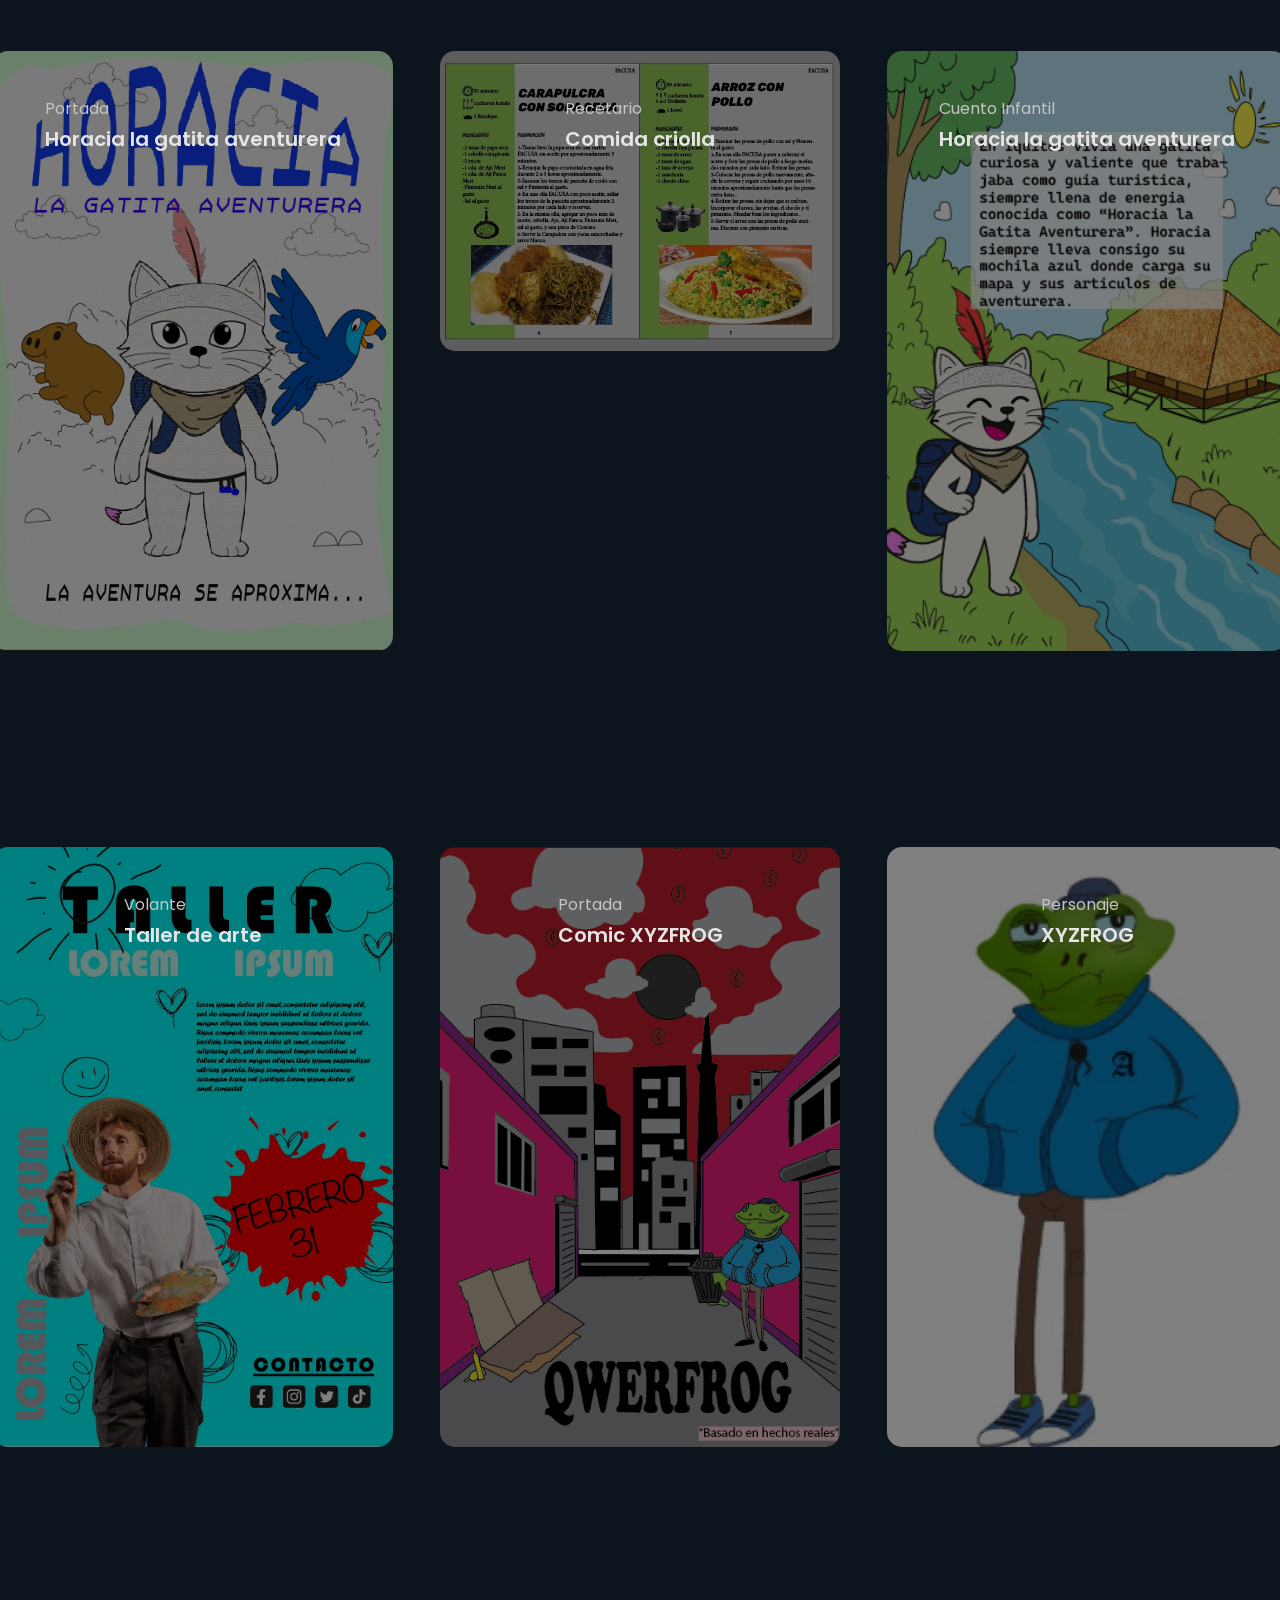
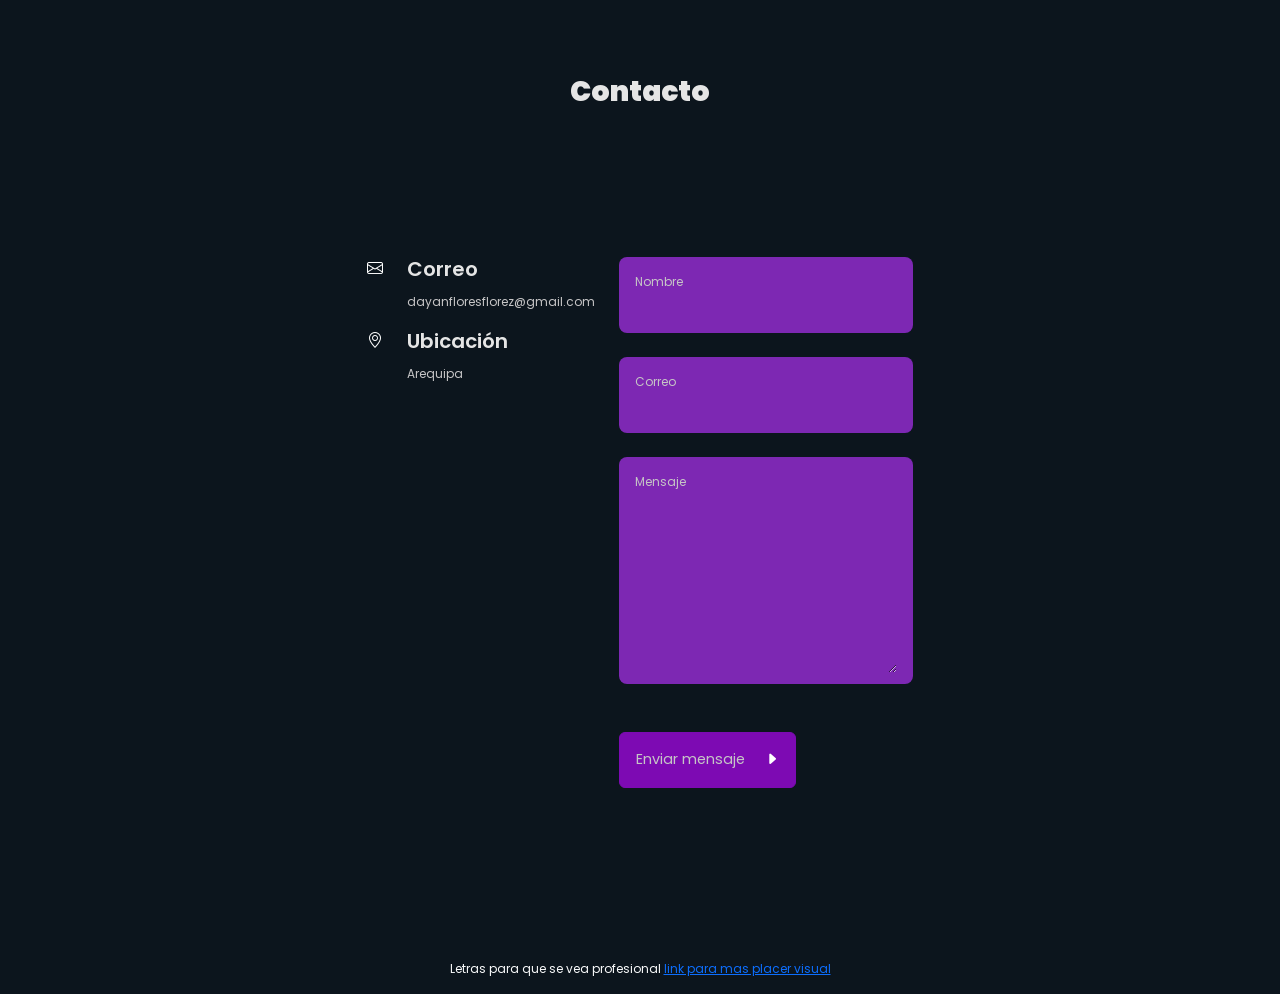
==== commit d5b8dc2a: "Add files via upload" ====
--- a/index.html
+++ b/index.html
@@ -1,81 +1,1103 @@
-<!doctype html>
-<html lang="en">
-  <head>
-    <meta charset="UTF-8" />
-    <meta name="viewport" content="width=device-width, initial-scale=1.0" />
-    <title>Mi Portafolio</title>
-    <link rel="shortcut icon" href="img/logo-favicon.png" type="image/x-icon" />
-    <link rel="stylesheet" href="css/header.css" />
-    <link rel="stylesheet" href="css/main.css" />
-  </head>
-
-  <body>
-    <header>
-      <img src="img/logo.png" alt="" class="img-logo" />
-      <nav class="menu">
-        <ul>
-          <li><a href="">Inicio</a></li>
-          <li><a href="">Sobre Mi</a></li>
-          <li><a href="">Portafolio</a></li>
-          <li><a href="">Contacto</a></li>
-        </ul>
-      </nav>
-    </header>
-    <main>
-      <div class="content-one">
-        <div class="content-portada">
-          <div class="content-item1">
-            <h1>¡Hola!</h1>
-            <h1>Soy Dayan Flores</h1>
-            <h2>Diseñador Gráfico en Proceso</h2>
-          </div>
-        </div>
-      </div>
-    </main>
-    <section>
-      <div class="content-two">
-        <div class="content-details">
-          <div class="about">
-            <h1>Sobre <span>Mi.</span></h1>
-            <h2>Mi nombre es Dayan Flores</h2>
-            <p>Diseñador gráfico y desarrolladore, especializado en interfaces modernas, soluciones digitales eficientes y experiencias visuales atractivas, orientadas al usuario, innovación constante, aprendizaje continuo, trabajo colaborativo, <span>pasión por el diseño, desarrollo ágil y resultados efectivos.</span></p>
-          </div>
-        </div>
-      </div>
-
-                                                
-      <div class="proces-area">
-        <div class="proces">
-          <img src="img/ico_diseno.png" alt="">
-          <h3>Diseñador Gráfico</h3>
-        </div>
-        <div class="proces">
-          <img src="img/ico_branding.png" alt="">
-          <h3>Branding</h3>
-        </div>
-        <div class="proces">
-          <img src="img/ico_desarrollo.png" alt="">
-          <h3>Programador Web</h3>
-        </div>
-      </div>
-      <div class="content-details">
-        <div class="content-item2">
-          <a href="">Descargar CV</a>
-        </div>
-              <br>
-            <br>
-                  <br>
-                      
-      </div>
-      <div class="content-three">
-        <div class="content-module">
-          <h1>PORTALOFIO <span>.</span></h1>
-          <img src="img/porta01.png" alt="">
-          <img src="img/porta02.png" alt="">
-          <img src="img/porta03.png" alt="">
-          <img src="img/porta04.png" alt="">
-        </div> 
-      </div>
-    </section>
-  </body>
-</html>
+<!DOCTYPE html>
+<html lang="es">
+
+  <head>
+    
+    <meta charset="utf-8"/>
+    <title>Mi portafolio</title>
+    <meta name="viewport" content="width=device-width, initial-scale=1"/>
+
+    <link
+      href="https://cdn.jsdelivr.net/npm/bootstrap@5.2.0/dist/css/bootstrap.min.css"
+      rel="stylesheet"
+      integrity="sha384-gH2yIJqKdNHPEq0n4Mqa/HGKIhSkIHeL5AyhkYV8i59U5AR6csBvApHHNl/vI1Bx"
+      crossorigin="anonymous"
+    />
+    <link
+      rel="stylesheet"
+      href="https://cdn.jsdelivr.net/npm/bootstrap-icons@1.9.1/font/bootstrap-icons.css"
+    />
+
+    <link rel="stylesheet" href="css/style-body.css" />
+    <link rel="stylesheet" href="css/style-header.css" />
+    <link rel="stylesheet" href="css/style-articulos.css" />
+    <link rel="stylesheet" href="css/style-skills.css" />
+
+  </head>
+
+  <body>
+
+    <header class="container-fluid px-5 pt-5">
+     
+      <div class="row d-block d-md-none mb-5">
+        <div class="d-flex justify-content-end">
+        </div>
+      </div>
+
+      <div class="row d-block d-md-none justify-content-center px-5 mb-3">
+        <div class="col-12 d-flex justify-content-center">
+          <div
+            class="d-flex justify-content-center rounded-circle overflow-hidden circuloPerfil">
+            <img src="img/perfil.png" alt="" style="width: 90px"/>
+          </div>
+        </div>
+      </div>
+
+      <div class="row d-block d-md-none justify-content-center">
+        <div class="col-12 d-flex justify-content-center flex-column">
+          <h1 class="Nombre mt-3 text-center">DF</h1>
+          <label class="Trabajo text-center">Diseñador Gráfico</label>
+        </div>
+      </div>
+    </header>
+    <section class="d-block d-md-none">
+      <article class="px-5 pb-5">
+        <div
+          class="d-block d-md-none justify-content-center py-4 d-flex flex-row mt-4 rounded">
+          <div class="d-flex flex-column">
+            <h1 class="Titulo text-center">4to</h1>
+            <label class="SubTitulos text-center w-100">
+              Semestre
+            </label>
+          </div>
+          <div class="d-flex flex-column mx-3">
+            <h1 class="Titulo text-center">22</h1>
+            <label class="SubTitulos text-center w-100">
+              Proyectos<br/>completados</label>
+          </div>
+          <div class="d-flex flex-column">
+            <h1 class="Titulo text-center">1aadfasdf4</h1>
+            <label class="SubTitulos text-center w-100">
+              Clientes <br/>
+              satisfechos
+            </label>
+          </div>
+        </div>
+
+        <div
+          class="d-block d-md-none d-flex flex-row justify-content-center py-2 px-2">
+          <div class="d-flex justify-content-center">
+            <a
+              href="pdf/developerCV.pdf"
+              download
+              rel="noopener noreferrer"
+              target="_blank">
+              <button
+                type="button"
+                name="button"
+                class="btn btn-primary p-3 me-3 SubTitulos"
+                style="font-size: 0.9rem">
+                Descargar CV
+                <i class="bi bi-download" style="font-size: 0.9rem"></i>
+              </button>
+            </a>
+          </div>
+
+          <div class="d-flex justify-content-center align-items-center">
+            <a
+              href="https://t.me/ComunidadTUSL"
+              target="_blank"
+              type="button"
+              class="btn btn-outline-primary">
+              <i class="bi bi-telegram"></i>
+            </a>
+            <a
+              href="mailto:mailde@ejemplo.com"
+              type="button"
+              class="btn btn-outline-primary ms-1">
+              <i class="bi bi-envelope">
+              </i>
+            </a>
+          </div>
+        </div>
+
+        <nav class="d-flex justify-content-center d-block d-md-none">
+          <div
+            class="nav nav-tabs my-4 px-4 d-flex justify-content-center border-0 py-3"
+            id="nav-tab"
+            role="tablist">
+            <button
+              class="nav-link active p-2 px-3 rounded border-0"
+              id="nav-proyectos-tab"
+              data-bs-toggle="tab"
+              data-bs-target="#nav-proyectos"
+              type="button"
+              role="tab"
+              aria-controls="nav-proyectos"
+              aria-selected="true">
+              Proyectos
+            </button>
+
+            <button
+              class="nav-link p-3 px-3 rounded ms-2 border-0"
+              id="nav-habilidades-tab"
+              data-bs-toggle="tab"
+              data-bs-target="#nav-habilidades"
+              type="button"
+              role="tab"
+              aria-controls="nav-habilidades"
+              aria-selected="false">
+              Habilidades
+            </button>
+          </div>
+        </nav>
+
+      <div class="tab-content d-block d-md-none" id="nav-tabContent">
+          <div
+            class="tab-pane fade show active"
+            id="nav-proyectos"
+            role="tabpanel"
+            aria-labelledby="nav-proyectos-tab"
+            tabindex="0">
+            <section class="d-block d-sm-none">
+              <div class="d-flex justify-content-center">
+                <div
+                  class="proyRemeras d-flex flex-column overflow-hidden"
+                  style="width: 280px; height: 200px">
+                </div>
+                <div class="text-light position-absolute mt-5">
+                  <h4 class="SubTitulos" style="font-size: 1rem">Sitio web</h4>
+                  <h3 class="Titulo">Remeras Sónicas</h3>
+                  <button
+                    type="button"
+                    name="button"
+                    class="btn btn-primary rounded-pill">
+                    <i class="bi bi-link"></i>
+                  </button>
+                </div>
+              </div>
+
+              <div class="d-flex justify-content-center mt-4">
+                <div
+                  class="proyAutos d-flex flex-column overflow-hidden"
+                  style="width: 280px; height: 200px">
+                </div>
+                <div class="text-light position-absolute mt-5">
+                  <h4 class="SubTitulos" style="font-size: 1rem">Sitio web</h4>
+                  <h3 class="Titulo">GT-Automóviles</h3>
+                  <button
+                    type="button"
+                    name="button"
+                    class="btn btn-primary rounded-pill">
+                    <i class="bi bi-link"></i>
+                  </button>
+                </div>
+              </div>
+            </section>
+
+            <section class="d-none d-sm-block d-md-none">
+              <div class="row">
+                <div class="col-sm-6 d-flex justify-content-center">
+                  <div
+                    class="proyRemeras d-flex flex-column overflow-hidden"
+                    style="width: 400px; height: 200px">
+                  </div>
+                  <div class="text-light position-absolute mt-5">
+                    <h4 class="SubTitulos" style="font-size: 1rem">
+                      Sitio web
+                    </h4>
+                    <h3 class="Titulo">Remeras Sónicas</h3>
+                    <button
+                      type="button"
+                      name="button"
+                      class="btn btn-primary rounded-pill">
+                      <i class="bi bi-link"></i>
+                    </button>
+                  </div>
+                </div>
+
+                <div class="col-sm-6 d-flex justify-content-center">
+                  <div
+                    class="proyAutos d-flex flex-column overflow-hidden"
+                    style="width: 400px; height: 200px">
+                  </div>
+                  <div class="text-light position-absolute mt-5">
+                    <h4 class="SubTitulos" style="font-size: 1rem">
+                      Sitio web
+                    </h4>
+                    <h3 class="Titulo">GT-Automóviles</h3>
+                    <button
+                      type="button"
+                      name="button"
+                      class="btn btn-primary rounded-pill">
+                      <i class="bi bi-link"></i>
+                    </button>
+                  </div>
+                </div>
+              </div>
+            </section>
+          </div>
+
+          <!-- Muestra las habilidades del programador en dispositivos pequeños -->
+          <div
+            class="tab-pane fade"
+            id="nav-habilidades"
+            role="tabpanel"
+            aria-labelledby="nav-habilidades-tab"
+            tabindex="0">
+            <section class="d-block d-sm-none">
+              <div class="d-flex justify-content-center">
+                <div class="skills__area">
+                  <h3 class="skills__title">Desarrollo Frontend</h3>
+
+                  <div class="skills__box">
+                    <div class="skills__group">
+                      <div class="skills__data">
+                        <i
+                          class="bi bi-patch-check"
+                          style="color: var(--color-principal)">
+                        </i>
+                        <div>
+                          <h3 class="skills__name">HTML</h3>
+                          <span class="skills__level">Intermedio</span>
+                        </div>
+                      </div>
+
+                      <div class="skills__data">
+                        <i
+                          class="bi bi-patch-check"
+                          style="color: var(--color-principal)">
+                        </i>
+
+                        <div>
+                          <h3 class="skills__name">CSS</h3>
+                          <span class="skills__level">Intermedio</span>
+                        </div>
+                      </div>
+
+                      <div class="skills__data">
+                        <i
+                          class="bi bi-patch-check"
+                          style="color: var(--color-principal)">
+                        </i>
+
+                        <div>
+                          <h3 class="skills__name">JavaScript</h3>
+                          <span class="skills__level">Básico</span>
+                        </div>
+                      </div>
+                    </div>
+
+                    <div class="skills__group">
+                      <div class="skills__data">
+                        <i
+                          class="bi bi-patch-check"
+                          style="color: var(--color-principal)">
+                        </i>
+
+                        <div>
+                          <h3 class="skills__name">Vue</h3>
+                          <span class="skills__level">Básico</span>
+                        </div>
+                      </div>
+
+                      <div class="skills__data">
+                        <i
+                          class="bi bi-patch-check"
+                          style="color: var(--color-principal)">
+                        </i>
+
+                        <div>
+                          <h3 class="skills__name">Bootstrap</h3>
+                          <span class="skills__level">Avanzado</span>
+                        </div>
+                      </div>
+
+                      <div class="skills__data">
+                        <i
+                          class="bi bi-patch-check"
+                          style="color: var(--color-principal)">
+                        </i>
+
+                        <div>
+                          <h3 class="skills__name">Git</h3>
+                          <span class="skills__level">Avanzado</span>
+                        </div>
+                      </div>
+                    </div>
+                  </div>
+                </div>
+              </div>
+
+              <div class="d-flex justify-content-center mt-4">
+                <div class="skills__area">
+                  <h3 class="skills__title">Desarrollo Backend</h3>
+
+                  <div class="skills__box">
+                    <div class="skills__group">
+                      <div class="skills__data">
+                        <i
+                          class="bi bi-patch-check"
+                          style="color: var(--color-principal)">
+                        </i>
+
+                        <div>
+                          <h3 class="skills__name">PHP</h3>
+                          <span class="skills__level">Básico</span>
+                        </div>
+                      </div>
+
+                      <div class="skills__data">
+                        <i
+                          class="bi bi-patch-check"
+                          style="color: var(--color-principal)">
+                        </i>
+
+                        <div>
+                          <h3 class="skills__name">MySQL</h3>
+                          <span class="skills__level">Básico</span>
+                        </div>
+                      </div>
+
+                      <div class="skills__data">
+                        <i
+                          class="bi bi-patch-check"
+                          style="color: var(--color-principal)">
+                        </i>
+
+                        <div>
+                          <h3 class="skills__name">Ruby</h3>
+                          <span class="skills__level">Intermedio</span>
+                        </div>
+                      </div>
+                    </div>
+
+                    <div class="skills__group">
+                      <div class="skills__data">
+                        <i
+                          class="bi bi-patch-check"
+                          style="color: var(--color-principal)">
+                        </i>
+
+                        <div>
+                          <h3 class="skills__name">Python</h3>
+                          <span class="skills__level">Intermedio</span>
+                        </div>
+                      </div>
+
+                      <div class="skills__data">
+                        <i
+                          class="bi bi-patch-check"
+                          style="color: var(--color-principal)">
+                        </i>
+
+                        <div>
+                          <h3 class="skills__name">Apache</h3>
+                          <span class="skills__level">Básico</span>
+                        </div>
+                      </div>
+                    </div>
+                  </div>
+                </div>
+              </div>
+            </section>
+
+            <!-- Muestra las habilidades en dispositivos medianos -->
+            <section class="d-none d-sm-block d-md-none">
+              <div class="row">
+                <div class="col-sm-6 d-flex justify-content-center">
+                  <div class="skills__area">
+                    <h3 class="skills__title">Desarrollo Frontend</h3>
+
+                    <div class="skills__box">
+                      <div class="skills__group">
+                        <div class="skills__data">
+                          <i
+                            class="bi bi-patch-check"
+                            style="color: var(--color-principal)">
+                          </i>
+
+                          <div>
+                            <h3 class="skills__name">HTML</h3>
+                            <span class="skills__level">Intermedio</span>
+                          </div>
+                        </div>
+
+                        <div class="skills__data">
+                          <i
+                            class="bi bi-patch-check"
+                            style="color: var(--color-principal)">
+                          </i>
+
+                          <div>
+                            <h3 class="skills__name">CSS</h3>
+                            <span class="skills__level">Intermedio</span>
+                          </div>
+                        </div>
+
+                        <div class="skills__data">
+                          <i
+                            class="bi bi-patch-check"
+                            style="color: var(--color-principal)">
+                          </i>
+
+                          <div>
+                            <h3 class="skills__name">JavaScript</h3>
+                            <span class="skills__level">Básico</span>
+                          </div>
+                        </div>
+                      </div>
+
+                      <div class="skills__group">
+                        <div class="skills__data">
+                          <i
+                            class="bi bi-patch-check"
+                            style="color: var(--color-principal)">
+                          </i>
+
+                          <div>
+                            <h3 class="skills__name">Vue</h3>
+                            <span class="skills__level">Básico</span>
+                          </div>
+                        </div>
+
+                        <div class="skills__data">
+                          <i
+                            class="bi bi-patch-check"
+                            style="color: var(--color-principal)">
+                          </i>
+
+                          <div>
+                            <h3 class="skills__name">Bootstrap</h3>
+                            <span class="skills__level">Avanzado</span>
+                          </div>
+                        </div>
+
+                        <div class="skills__data">
+                          <i
+                            class="bi bi-patch-check"
+                            style="color: var(--color-principal)">
+                          </i>
+
+                          <div>
+                            <h3 class="skills__name">Git</h3>
+                            <span class="skills__level">Avanzado</span>
+                          </div>
+                        </div>
+                      </div>
+                    </div>
+                  </div>
+                </div>
+
+                <div class="col-sm-6 d-flex justify-content-center">
+                  <div class="skills__area">
+                    <h3 class="skills__title">Desarrollo Backend</h3>
+
+                    <div class="skills__box">
+                      <div class="skills__group">
+                        <div class="skills__data">
+                          <i
+                            class="bi bi-patch-check"
+                            style="color: var(--color-principal)">
+                          </i>
+
+                          <div>
+                            <h3 class="skills__name">PHP</h3>
+                            <span class="skills__level">Básico</span>
+                          </div>
+                        </div>
+
+                        <div class="skills__data">
+                          <i
+                            class="bi bi-patch-check"
+                            style="color: var(--color-principal)">
+                          </i>
+
+                          <div>
+                            <h3 class="skills__name">MySQL</h3>
+                            <span class="skills__level">Básico</span>
+                          </div>
+                        </div>
+
+                        <div class="skills__data">
+                          <i
+                            class="bi bi-patch-check"
+                            style="color: var(--color-principal)">
+                          </i>
+
+                          <div>
+                            <h3 class="skills__name">Ruby</h3>
+                            <span class="skills__level">Intermedio</span>
+                          </div>
+                        </div>
+                      </div>
+
+                      <div class="skills__group">
+                        <div class="skills__data">
+                          <i
+                            class="bi bi-patch-check"
+                            style="color: var(--color-principal)">
+                          </i>
+
+                          <div>
+                            <h3 class="skills__name">Python</h3>
+                            <span class="skills__level">Intermedio</span>
+                          </div>
+                        </div>
+
+                        <div class="skills__data">
+                          <i
+                            class="bi bi-patch-check"
+                            style="color: var(--color-principal)">
+                          </i>
+
+                          <div>
+                            <h3 class="skills__name">Apache</h3>
+                            <span class="skills__level">Básico</span>
+                          </div>
+                        </div>
+                      </div>
+                    </div>
+                  </div>
+                </div>
+              </div>
+            </section>
+          </div>
+        </div>
+
+        <!-- Licencia de la página web -->
+        <div
+          class="d-block d-md-none d-flex flex-column align-items-center mt-5">
+          <p class="text-light SubTitulos">
+            Este sitio web está bajo la
+            <a
+              href="https://www.gnu.org/licenses/old-licenses/gpl-2.0.html"
+              class="Links">
+              Licencia Pública General de GNU 2.0
+            </a>
+          </p>
+        </div>
+      </article>
+    </section>
+    <!-- ======== Cierre para dispositivos móviles ======== -->
+
+    <!-- ======== Apertura para tablets y computadoras ======== -->
+    <section class="d-none d-md-block pt-5">
+      <nav class="navbar navbar-expand fixed-top px-5 barra-mobiles">
+        <div class="container-fluid mt-3 mb-3 px-5">
+          <a class="TituloBrand" href="#"> Dayan Flores </a>
+
+          <div class="navbar-nav">
+            <a class="TitulosNav" href="#"> Inicio </a>
+
+            <a class="TitulosNav" href="#sobreMi"> Sobre mí </a>
+
+            <a class="TitulosNav" href="#habilidades"> Habilidades </a>
+
+            <a class="TitulosNav" href="#proyectos"> Proyectos </a>
+
+            <a class="TitulosNav" href="#contacto"> Contacto </a>
+          </div>
+        </div>
+      </nav>
+
+      <!-- Muestra la información principal del desarrollador -->
+      <div
+        id="inicio"
+        class="mx-5 py-5 d-flex"
+        style="margin-top: 100px; margin-bottom: 100px">
+        <div
+          class="w-25 d-flex justify-content-center flex-column align-items-center">
+          <a href="https://github.com/Dayanfloo" target="_blank">
+            <i
+              class="bi bi-github icono_contacto"
+              style="font-size: 30px;">
+            </i>
+          </a>
+          <a href="https://wa.me/51969578633" target="_blank" class="my-2">
+  <i
+    class="bi bi-whatsapp icono_contacto_tel"
+    style="font-size: 30px;">
+  </i>
+</a>
+          <a href="mailto:dayanfloresflorez@gmail.com" class="my-2">
+  <i
+    class="bi bi-envelope icono_contacto_tel"
+    style="font-size: 30px;">
+  </i>
+</a>
+        </div>
+
+        <div class="w-75 d-flex pt-4 py-5 mb-5">
+          <div class="w-50">
+            <h1 class="TituloQuienSoy">Hola, soy</h1>
+            <h1 class="TituloQuienSoy">Dayan Flores <i class="bi bi-palette"></i></h1>
+            <h2 class="SubTitulosQuienSoy text-start">Diseñador Gráfico</h2>
+            <p class="ParrafoQuienSoy text-start pe-5">
+              Estudiante de diseño gráfico, experto en el uso de diferentes
+              tecnologías y apasionado por los retos creativos.
+            </p>
+
+            <a href="#contacto">
+              <button
+                type="button"
+                name="button"
+                class="btn btn-primary p-3 me-3 SubTitulos"
+                style="font-size: 0.9rem;">
+                Contactame
+                <i
+                  class="bi bi-caret-right-fill ms-3"
+                  style="font-size: 0.9rem;">
+                </i>
+              </button>
+            </a>
+          </div>
+          <div class="home_img">
+            <div
+              class="d-flex justify-content-center rounded-circle overflow-hidden circuloPerfilGrande">
+              <img src="img/perfil.png" alt="" style="width: 225px" />
+            </div>
+          </div>
+        </div>
+      </div>
+
+      <!-- Sección Sobre mí -->
+      <h2 id="sobreMi">Sobre mí</h2>
+      <div
+        id="inicio"
+        class="mx-5 py-5 d-flex"
+        style="margin-top: 100px; margin-bottom: 100px">
+        <div class="sobreMi_container d-flex justify-content-center">
+          <div class="img-sobreMi">
+            <img
+              src="img/perfil.png"
+              alt=""
+              class="circuloPerfilGrande img-sobreMi-estilo"/>
+          </div>
+          <div class="sobreMi-data w-50">
+            <p>
+              Me llamo Dayan Flores.<br />
+              Empecé con el diseño gráfico hace 2 años, después de
+              descubrir el desarrollo de GUI. Desde entonces empezé
+              a interesarme por el diseño, empezando con los programas
+              clásicos para diseño (illustrator y Corel).
+            </p>
+            <div class="sobreMi-info">
+              <div class="sobreMi-info-box">
+                <span class="Titulo d-block text-center">4</span>
+                <span class="SubTitulos d-block text-center"
+                  >Semestre
+                </span>
+              </div>
+              <div class="sobreMi-info-box">
+                <span class="Titulo d-block text-center">+30</span>
+                <span class="SubTitulos d-block text-center"
+                  >Piezas gráficas
+                </span>
+              </div>
+              <div class="sobreMi-info-box">
+                <span class="Titulo d-block text-center">4-6</span>
+                <span class="SubTitulos d-block text-center">
+                  Software's de diseño
+                </span>
+              </div>
+            </div>
+
+            <div class="d-flex justify-content-center">
+              <a
+                href="pdf/DayanFloresCV.pdf"
+                download
+                rel="noopener noreferrer"
+                target="_blank">
+                <button
+                  type="button"
+                  name="button"
+                  class="btn btn-primary p-3 me-3 SubTitulos"
+                  style="font-size: 0.9rem">
+                  Descargar CV
+                  <i class="bi bi-download" style="font-size: 0.9rem"></i>
+                </button>
+              </a>
+            </div>
+          </div>
+        </div>
+      </div>
+
+
+      <h2 id="habilidades">Habilidades</h2>
+      <div
+        class="mx-5 py-5 d-flex justify-content-center"
+        style="margin-top: 100px; margin-bottom: 100px">
+
+        <div class="d-flex justify-content-center">
+          <div class="skills__area">
+            <h3 class="skills__title">Desarrollador</h3>
+
+            <div class="skills__box">
+              <div class="skills__group">
+                <div class="skills__data">
+                  <i
+                    class="bi bi-patch-check"
+                    style="color: var(--color-principal)"
+                  ></i>
+
+                  <div>
+                    <h3 class="skills__name">HTML</h3>
+                    <span class="skills__level">Intermedio</span>
+                  </div>
+                </div>
+
+                <div class="skills__data">
+                  <i
+                    class="bi bi-patch-check"
+                    style="color: var(--color-principal)"
+                  ></i>
+
+                  <div>
+                    <h3 class="skills__name">C#</h3>
+                    <span class="skills__level">Intermedio</span>
+                  </div>
+                </div>
+
+                <div class="skills__data">
+                  <i
+                    class="bi bi-patch-check"
+                    style="color: var(--color-principal)">
+                  </i>
+
+                  <div>
+                    <h3 class="skills__name">Java</h3>
+                    <span class="skills__level">Básico</span>
+                  </div>
+                </div>
+              </div>
+
+              <div class="skills__group">
+                <div class="skills__data">
+                  <i
+                    class="bi bi-patch-check"
+                    style="color: var(--color-principal)">
+                  </i>
+
+                  <div>
+                    <h3 class="skills__name">Python</h3>
+                    <span class="skills__level">Intermedio+</span>
+                  </div>
+                </div>
+
+                <div class="skills__data">
+                  <i
+                    class="bi bi-patch-check"
+                    style="color: var(--color-principal)">
+                  </i>
+
+                  <div>
+                    <h3 class="skills__name">JS</h3>
+                    <span class="skills__level">Intermedio</span>
+                  </div>
+                </div>
+
+                <div class="skills__data">
+                  <i
+                    class="bi bi-patch-check"
+                    style="color: var(--color-principal)">
+                  </i>
+
+                  <div>
+                    <h3 class="skills__name">MongoDB</h3>
+                    <span class="skills__level">Intermedio</span>
+                  </div>
+                </div>
+              </div>
+            </div>
+          </div>
+        </div>
+
+        <div class="d-flex justify-content-center">
+          <div class="skills__area">
+            <h3 class="skills__title">Diseñador</h3>
+
+            <div class="skills__box">
+              <div class="skills__group">
+                <div class="skills__data">
+                  <i
+                    class="bi bi-patch-check"
+                    style="color: var(--color-principal)">
+                  </i>
+
+                  <div>
+                    <h3 class="skills__name">Photoshop</h3>
+                    <span class="skills__level">Intermedio</span>
+                  </div>
+                </div>
+
+                <div class="skills__data">
+                  <i
+                    class="bi bi-patch-check"
+                    style="color: var(--color-principal)">
+                  </i>
+
+                  <div>
+                    <h3 class="skills__name">Illustrator</h3>
+                    <span class="skills__level">Intermedio+</span>
+                  </div>
+                </div>
+
+                <div class="skills__data">
+                  <i
+                    class="bi bi-patch-check"
+                    style="color: var(--color-principal)">
+                  </i>
+
+                  <div>
+                    <h3 class="skills__name">Indesign</h3>
+                    <span class="skills__level">Intermedio</span>
+                  </div>
+                </div>
+              </div>
+
+              <div class="skills__group">
+                <div class="skills__data">
+                  <i
+                    class="bi bi-patch-check"
+                    style="color: var(--color-principal)">
+                  </i>
+
+                  <div>
+                    <h3 class="skills__name">Figma</h3>
+                    <span class="skills__level">Intermedio-</span>
+                  </div>
+                </div>
+
+                <div class="skills__data">
+                  <i
+                    class="bi bi-patch-check"
+                    style="color: var(--color-principal)">
+                  </i>
+
+                  <div>
+                    <h3 class="skills__name">Corel</h3>
+                    <span class="skills__level">Intermedio-</span>
+                  </div>
+                </div>
+              </div>
+            </div>
+          </div>
+        </div>
+      </div>
+
+
+
+      <h2 id="proyectos">Proyectos</h2>
+      <div
+        class="mx-5 py-5 d-flex justify-content-center"
+        style="margin-top: 100px; margin-bottom: 100px">
+        <div class="d-flex justify-content-center" style="margin-inline: 2%">
+          <div
+            class="proyRemeras d-flex flex-column overflow-hidden"
+            style="width: 400px; height: 600px"
+          ></div>
+          <div class="text-light position-absolute mt-5">
+            <h4 class="SubTitulos" style="font-size: 1rem">Cuento infantil</h4>
+            <h3 class="Titulo">Horacia la gatita aventurera</h3>
+          </div>
+        </div>
+        
+
+        <div class="d-flex justify-content-center" style="margin-inline: 2%">
+          <div
+            class="proyAutos d-flex flex-column overflow-hidden"
+            style="width: 400px; height: 600px">
+          </div>
+          <div class="text-light position-absolute mt-5">
+            <h4 class="SubTitulos" style="font-size: 1rem">Portada</h4>
+            <h3 class="Titulo">Recetario</h3>
+          </div>
+          
+        </div>
+
+        <div class="d-flex justify-content-center" style="margin-inline: 2%">
+          <div
+            class="proyTercero d-flex flex-column overflow-hidden"
+            style="width: 400px; height: 600px">
+          </div>
+          <div class="text-light position-absolute mt-5">
+            <h4 class="SubTitulos" style="font-size: 1rem">Cartel</h4>
+            <h3 class="Titulo">Desayunos</h3>
+          </div>
+          
+        </div>
+      </div>
+      
+      <div
+        class="mx-5 py-5 d-flex justify-content-center"
+        style="margin-top: 100px; margin-bottom: 100px">
+        <div class="d-flex justify-content-center" style="margin-inline: 2%">
+          <div
+            class="proyCuarto d-flex flex-column overflow-hidden"
+            style="width: 400px; height: 600px"
+          ></div>
+          <div class="text-light position-absolute mt-5">
+            <h4 class="SubTitulos" style="font-size: 1rem">Portada</h4>
+            <h3 class="Titulo">Horacia la gatita aventurera</h3>
+          </div>
+        </div>
+        
+
+        <div class="d-flex justify-content-center" style="margin-inline: 2%">
+          <div
+            class="proyQuinto d-flex flex-column overflow-hidden"
+            style="width: 400px; height: 300px">
+          </div>
+          <div class="text-light position-absolute mt-5">
+            <h4 class="SubTitulos" style="font-size: 1rem">Recetario</h4>
+            <h3 class="Titulo">Comida criolla</h3>
+          </div>
+          
+        </div>
+
+        <div class="d-flex justify-content-center" style="margin-inline: 2%">
+          <div
+            class="proySexto d-flex flex-column overflow-hidden"
+            style="width: 400px; height: 600px">
+          </div>
+          <div class="text-light position-absolute mt-5">
+            <h4 class="SubTitulos" style="font-size: 1rem">Cuento Infantil</h4>
+            <h3 class="Titulo">Horacia la gatita aventurera</h3>
+          </div>
+          
+        </div>
+      </div>
+
+      <div
+        class="mx-5 py-5 d-flex justify-content-center"
+        style="margin-top: 100px; margin-bottom: 100px">
+        <div class="d-flex justify-content-center" style="margin-inline: 2%">
+          <div
+            class="proySeptimo d-flex flex-column overflow-hidden"
+            style="width: 400px; height: 600px"
+          ></div>
+          <div class="text-light position-absolute mt-5">
+            <h4 class="SubTitulos" style="font-size: 1rem">Volante</h4>
+            <h3 class="Titulo">Taller de arte</h3>
+          </div>
+        </div>
+        
+
+        <div class="d-flex justify-content-center" style="margin-inline: 2%">
+          <div
+            class="proyOctavo d-flex flex-column overflow-hidden"
+            style="width: 400px; height: 600px">
+          </div>
+          <div class="text-light position-absolute mt-5">
+            <h4 class="SubTitulos" style="font-size: 1rem">Portada</h4>
+            <h3 class="Titulo">Comic XYZFROG</h3>
+          </div>
+          
+        </div>
+
+        <div class="d-flex justify-content-center" style="margin-inline: 2%">
+          <div
+            class="proyNoveno d-flex flex-column overflow-hidden"
+            style="width: 400px; height: 600px">
+          </div>
+          <div class="text-light position-absolute mt-5">
+            <h4 class="SubTitulos" style="font-size: 1rem">Personaje</h4>
+            <h3 class="Titulo">XYZFROG</h3>
+          </div>
+          
+        </div>
+      </div>
+
+      
+
+      <h2 id="contacto">Contacto</h2>
+      <div
+        class="mx-5 py-5 d-flex justify-content-center"
+        style="margin-top: 100px; margin-bottom: 100px">
+        <div class="d-flex grid">
+          <div class="justify-content-center">
+            <div class="d-flex grid mb-3">
+              <i class="bi bi-envelope"></i>
+              <div class="d-block">
+                <h3 class="Titulo">Correo</h3>
+                <span class="SubTitulos">dayanfloresflorez@gmail.com</span>
+              </div>
+            </div>
+            <div class="d-flex grid">
+              <i class="bi bi-geo-alt"></i>
+
+              <div class="d-block">
+                <h3 class="Titulo">Ubicación</h3>
+                <span class="SubTitulos">Arequipa</span>
+              </div>
+            </div>
+          </div>
+          <div>
+            <form
+              action=""
+              method="POST"
+              name="contact"
+              id="ContactForm"
+              class="contact__form grid justify-content-center"
+              data-netlify-recaptcha="true"
+              data-netlify="true">
+              <div class="grid">
+                <div class="contact__content">
+                  <label for="" class="SubTitulos">Nombre</label>
+                  <input
+                    name="name"
+                    type="text"
+                    id="name"
+                    class="contact__name"/>
+                </div>
+                <div class="contact__content">
+                  <label for="" class="SubTitulos">Correo</label>
+                  <input
+                    name="email"
+                    type="email"
+                    id="email"
+                    class="contact__email"/>
+                </div>
+              </div>
+              <div class="contact__content">
+                <label for="" class="SubTitulos">Mensaje</label>
+                <textarea
+                  name="message"
+                  id=""
+                  cols="0"
+                  rows="7"
+                  id="msg"
+                  class="contact__msg">
+                </textarea>
+              </div>
+              <div data-netlify-recaptcha="true"></div>
+              <div>
+                <button
+                  type="submit"
+                  name="button"
+                  class="btn btn-primary p-3 me-3 SubTitulos"
+                  id="submitButton"
+                  style="font-size: 0.9rem">
+                  Enviar mensaje
+                  <i
+                    class="bi bi-caret-right-fill ms-3"
+                    style="font-size: 0.9rem">
+                  </i>
+                </button>
+              </div>
+              <div id="status" class="success"></div>
+            </form>
+          </div>
+        </div>
+      </div>
+
+      <div class="d-flex justify-content-center">
+        <p class="text-light SubTitulos">
+          Letras para que se vea profesional
+          <a
+            href="https://www.gnu.org/licenses/old-licenses/gpl-2.0.html"
+            class="Links">
+            link para mas placer visual
+          </a>
+        </p>
+      </div>
+
+    <script
+      src="https://cdn.jsdelivr.net/npm/bootstrap@5.2.0/dist/js/bootstrap.bundle.min.js"
+      integrity="sha384-A3rJD856KowSb7dwlZdYEkO39Gagi7vIsF0jrRAoQmDKKtQBHUuLZ9AsSv4jD4Xa"
+      crossorigin="anonymous">
+    </script>
+
+  </body>
+</html>
--- a/css/style-body.css
+++ b/css/style-body.css
@@ -0,0 +1,27 @@
+@import url("https://fonts.googleapis.com/css2?family=Poppins:wght@400;500;600&display=swap");
+
+:root{
+
+  /* Colores */
+  --color-fondo: hsl(207, 40%, 8%);
+  --color-titulos: #e5e5e5 ;
+  --color-subtitulos:  #c6c5c6;
+
+  /* Fuentes */
+  --fuente-titulos: 'Poppins', sans-serif;
+
+  /* Paneles */
+  --color-panel:  #100020 ;
+
+  /* Color principal */
+  --color-principal:  #c267fd ;
+
+}
+
+html{
+  scroll-behavior: smooth;
+}
+
+body{
+  background-color: var(--color-fondo);
+}
--- a/css/style-header.css
+++ b/css/style-header.css
@@ -0,0 +1,60 @@
+.circuloPerfil{
+  background-image:linear-gradient( to bottom, #9e36e1 ,var(--color-fondo));
+  height: 100%;
+  width:105px;
+}
+
+.circuloPerfilGrande{
+  background-image:linear-gradient( to bottom, #9e36e1 ,var(--color-fondo));
+  width:265px;
+  height: auto;
+}
+
+.Nombre{
+  color:  var(--color-titulos);
+  height: auto;
+  font-family: var(--fuente-titulos);
+  font-weight: 600;
+}
+
+.Trabajo{
+  color: var(--color-subtitulos);
+  font-size: 0.80rem;
+  font-family: var(--fuente-titulos);
+  margin-top: -0.60rem;
+}
+
+.Paneles{
+  background-color: var(--color-panel);
+}
+
+i {
+  color: white;
+}
+
+.TituloBrand{
+  color: var(--color-titulos);
+  font-size: 20px;
+  font-family: var(--fuente-titulos);
+  text-decoration: none;
+  transition-property: color;
+  transition-duration: 0.3s;
+}
+
+.TituloBrand:hover{
+  color:#9e36e1;
+}
+
+.TitulosNav {
+  color: var(--color-subtitulos);
+  font-size: 16px;
+  font-family: var(--fuente-titulos);
+  margin: 0px 10px;
+  text-decoration: none;  
+  transition-property: color;
+  transition-duration: 0.3s;
+}
+
+.TitulosNav:hover{
+  color:#9e36e1;
+}
--- a/css/style-articulos.css
+++ b/css/style-articulos.css
@@ -0,0 +1,352 @@
+.icono_contacto{
+  color:   #9458e0  ;
+  transition-duration: 1s;
+  transition-property: color;
+}
+.icono_contacto:hover{
+  color: white;
+}
+
+.icono_contacto_tel{
+  color:   #9458e0  ;
+  transition-duration: 1s;
+  transition-property: color;
+}
+.icono_contacto_tel:hover{
+  color:    #59c3ff   ;
+}
+
+.icono_contacto_lin{
+  color:   #9458e0  ;
+  transition-duration: 1s;
+  transition-property: color;
+}
+.icono_contacto_lin:hover{
+  color:     #86d3ff    ;
+}
+
+.barra-mobiles {
+  background-color: rgba(0, 0, 0, 0.6);
+  backdrop-filter: blur(8px);
+
+}
+
+#nav-tab{
+  background-color:  #3a0e56 ;
+  border-radius: 16px;
+}
+
+.SubTitulos{
+  color: var(--color-subtitulos);
+  font-size: 0.75rem;
+  font-family: var(--fuente-titulos);
+  font-weight: 400;
+}
+
+.Titulo{
+  color: var(--color-titulos);
+  font-size: 1.25rem;
+  font-family: var(--fuente-titulos);
+  font-weight: 600;
+}
+
+.TituloQuienSoy{
+  color: var(--color-titulos);
+  font-size: 2.25rem;
+  font-family: var(--fuente-titulos);
+  font-weight: 600;
+}
+
+.SubTitulosQuienSoy{
+  color: var(--color-subtitulos);
+  font-size: 1.4rem;
+  font-family: var(--fuente-titulos);
+  font-weight: 400;
+}
+
+.ParrafoQuienSoy{
+  color: var(--color-subtitulos);
+  font-size: 0.9rem;
+  font-family: var(--fuente-titulos);
+  font-weight: 400;
+}
+
+.proyRemeras{
+  background-image: url("../img/proyectos/proyecto_1.jpg");
+  background-position: center;
+  background-size: cover;
+  border-radius: 15px;
+  filter: brightness(50%);
+  transition-property: transform;
+  transition-duration: 1s;
+}
+
+.proyRemeras:hover{
+  transform: scale(1.05);
+}
+
+.proyAutos{
+  background-image: url("../img/proyectos/proyecto_2.jpg");
+  background-position: center;
+  background-size: cover;
+  border-radius: 15px;
+  filter: brightness(50%);
+  transition-property: transform;
+  transition-duration: 1s;
+}
+
+.proyAutos:hover{
+  transform: scale(1.05);
+}
+
+.proyTercero{
+  background-image: url("../img/proyectos/proyecto_3.jpg");
+  background-position: center;
+  background-size: cover;
+  border-radius: 15px;
+  filter: brightness(50%);
+  transition-property: transform;
+  transition-duration: 1s;
+}
+
+.proyTercero:hover{
+  transform: scale(1.05);
+}
+
+.proyCuarto{
+  background-image: url("../img/proyectos/proyecto_4.jpg");
+  background-position: center;
+  background-size: cover;
+  border-radius: 15px;
+  filter: brightness(50%);
+  transition-property: transform;
+  transition-duration: 1s;
+}
+
+.proyCuarto:hover{
+  transform: scale(1.05);
+}
+
+.proyQuinto{
+  background-image: url("../img/proyectos/proyecto_5.jpg");
+  background-position: center;
+  background-size: cover;
+  border-radius: 15px;
+  filter: brightness(50%);
+  transition-property: transform;
+  transition-duration: 1s;
+}
+
+.proyQuinto:hover{
+  transform: scale(1.05);
+}
+
+.proySexto{
+  background-image: url("../img/proyectos/proyecto_6.jpg");
+  background-position: center;
+  background-size: cover;
+  border-radius: 15px;
+  filter: brightness(50%);
+  transition-property: transform;
+  transition-duration: 1s;
+}
+
+.proySexto:hover{
+  transform: scale(1.05);
+}
+
+.proySeptimo{
+  background-image: url("../img/proyectos/proyecto_7.jpg");
+  background-position: center;
+  background-size: cover;
+  border-radius: 15px;
+  filter: brightness(50%);
+  transition-property: transform;
+  transition-duration: 1s;
+}
+
+.proySeptimo:hover{
+  transform: scale(1.05);
+}
+
+.proyOctavo{
+  background-image: url("../img/proyectos/proyecto_8.jpg");
+  background-position: center;
+  background-size: cover;
+  border-radius: 15px;
+  filter: brightness(50%);
+  transition-property: transform;
+  transition-duration: 1s;
+}
+
+.proyOctavo:hover{
+  transform: scale(1.05);
+}
+
+.proyNoveno{
+  background-image: url("../img/proyectos/proyecto_9.jpg");
+  background-position: center;
+  background-size: cover;
+  border-radius: 15px;
+  filter: brightness(50%);
+  transition-property: transform;
+  transition-duration: 1s;
+}
+
+.proyNoveno:hover{
+  transform: scale(1.05);
+}
+
+.proyBlog{
+  background-image: url("../img/proyectos/blog_personal.jpg");
+  background-position: center;
+  background-size: cover;
+  border-radius: 15px;
+  filter: brightness(50%);
+  transition-property: transform;
+  transition-duration: 1s;
+}
+
+.proyBlog:hover{
+  transform: scale(1.05);
+}
+
+
+
+.nav-link, .nav-link:focus ,.nav-link:hover{
+  color: white !important;
+  background-color: var(--color-fondo) !important;
+}
+
+.nav-link, .nav-link:visited{
+  background-color: transparent !important;
+}
+
+.btn-primary, .btn-primary:hover, .btn-primary:active, .btn-primary:visited  {
+  background-color: #7D0AB3 !important;
+  border-color: #7D0AB3 !important;
+}
+
+.btn-outline-primary, .btn-outline-primary:hover, .btn-outline-primary:active, .btn-outline-primary:visited {
+  border-color: #7D0AB3 !important;
+}
+
+/* Varios */
+
+h2 {
+  color: var(--color-titulos);
+  font-family: var(--fuente-titulos);
+  font-size: 1.75rem;
+  font-weight: 900;
+  text-align: center;
+}
+
+p {
+  color: var(--color-titulos);
+  font-size: 1rem;
+  font-family: var(--fuente-titulos);
+  font-weight: 300;
+  text-align: center;
+}
+
+.grid {
+  display: grid;
+  gap: 1.5rem;
+}
+
+/* Sección Sobre Mí */
+
+#sobreMi {
+  padding-top: 5rem;
+}
+
+.sobreMi-data {
+  padding-left: 5rem;
+}
+
+.sobreMi-info{
+  display: flex;
+  justify-content: space-evenly;
+  padding-top: 1rem;
+  padding-bottom: 2.5rem;
+}
+
+.sobreMi-info-box {
+  padding-inline: 1rem;
+}
+
+.img-sobreMi-estilo {
+  border-radius: 10px;
+}
+
+/* Sección Habilidades */
+
+#habilidades {
+  padding-top: 5rem;
+}
+
+/* Sección Proyectos */
+
+#proyectos {
+  padding-top: 5rem;
+}
+
+/* Sección Contacto */
+
+#contacto {
+  padding-top: 5rem;
+}
+
+
+.contact__icon{
+  color: white;
+  font-size: 2rem;
+  margin-right: var(--mb-0-75);
+}
+
+.contact__content{
+  background-color: #7D28B3;
+  border-radius: .5rem;
+  backdrop-filter: blur(8px);
+  padding: .75rem 1rem .25rem;
+}
+
+.contact__name{
+  border: none;
+  background-color: var(--input-color);
+  color: var(--color-titulos);
+  font-size: var(--normal-font-size);
+  font-family: var(--body-font);
+  font-family: var(--body-font);
+  outline: none;
+  padding: .25rem .5rem .5rem 0;
+  width: 100%;
+}
+
+.contact__email{
+  border: none;
+  background-color: var(--input-color);
+  color: var(--color-titulos);
+  font-size: var(--normal-font-size);
+  font-family: var(--body-font);
+  font-family: var(--body-font);
+  outline: none;
+  padding: .25rem .5rem .5rem 0;
+  width: 100%;
+}
+
+.contact__msg{
+  border: none;
+  background-color: var(--input-color);
+  color: var(--color-titulos);
+  font-family: var(--body-font);
+  font-family: var(--body-font);
+  font-size: var(--normal-font-size);
+  outline: none;
+  padding: .25rem .5rem .5rem 0;
+  width: 100%;
+}
+
+.button:hover{
+  cursor: pointer;
+}
--- a/css/style-skills.css
+++ b/css/style-skills.css
@@ -0,0 +1,49 @@
+.skills__content {
+  row-gap: 3.5rem;
+}
+
+.skills__title {
+  color: var(--color-titulos);
+  font-size: 1.25rem;
+  font-weight: bold;
+  margin-bottom: 1.5rem;
+  text-align: center;
+}
+
+.skills__box {
+  column-gap: 3rem;
+  display: flex;
+  justify-content: center;
+}
+
+.skills__group {
+  align-content: flex-start;
+  display: grid;
+  row-gap: 1rem;
+}
+
+.skills__data {
+  color: var(--color-titulos);
+  column-gap: .5rem;
+  display: flex;
+}
+
+.skills__data i {
+  color: lightcoral;
+  font-size: 1rem;
+}
+
+.skills__name {
+  font-size: 1rem;
+  font-weight: 700;
+  line-height: 18px;
+}
+
+.skills__level {
+  color: var(--color-subtitulos);
+  font-size: 0.80rem;
+}
+
+.skills__area {
+  padding-inline: 4rem;
+}
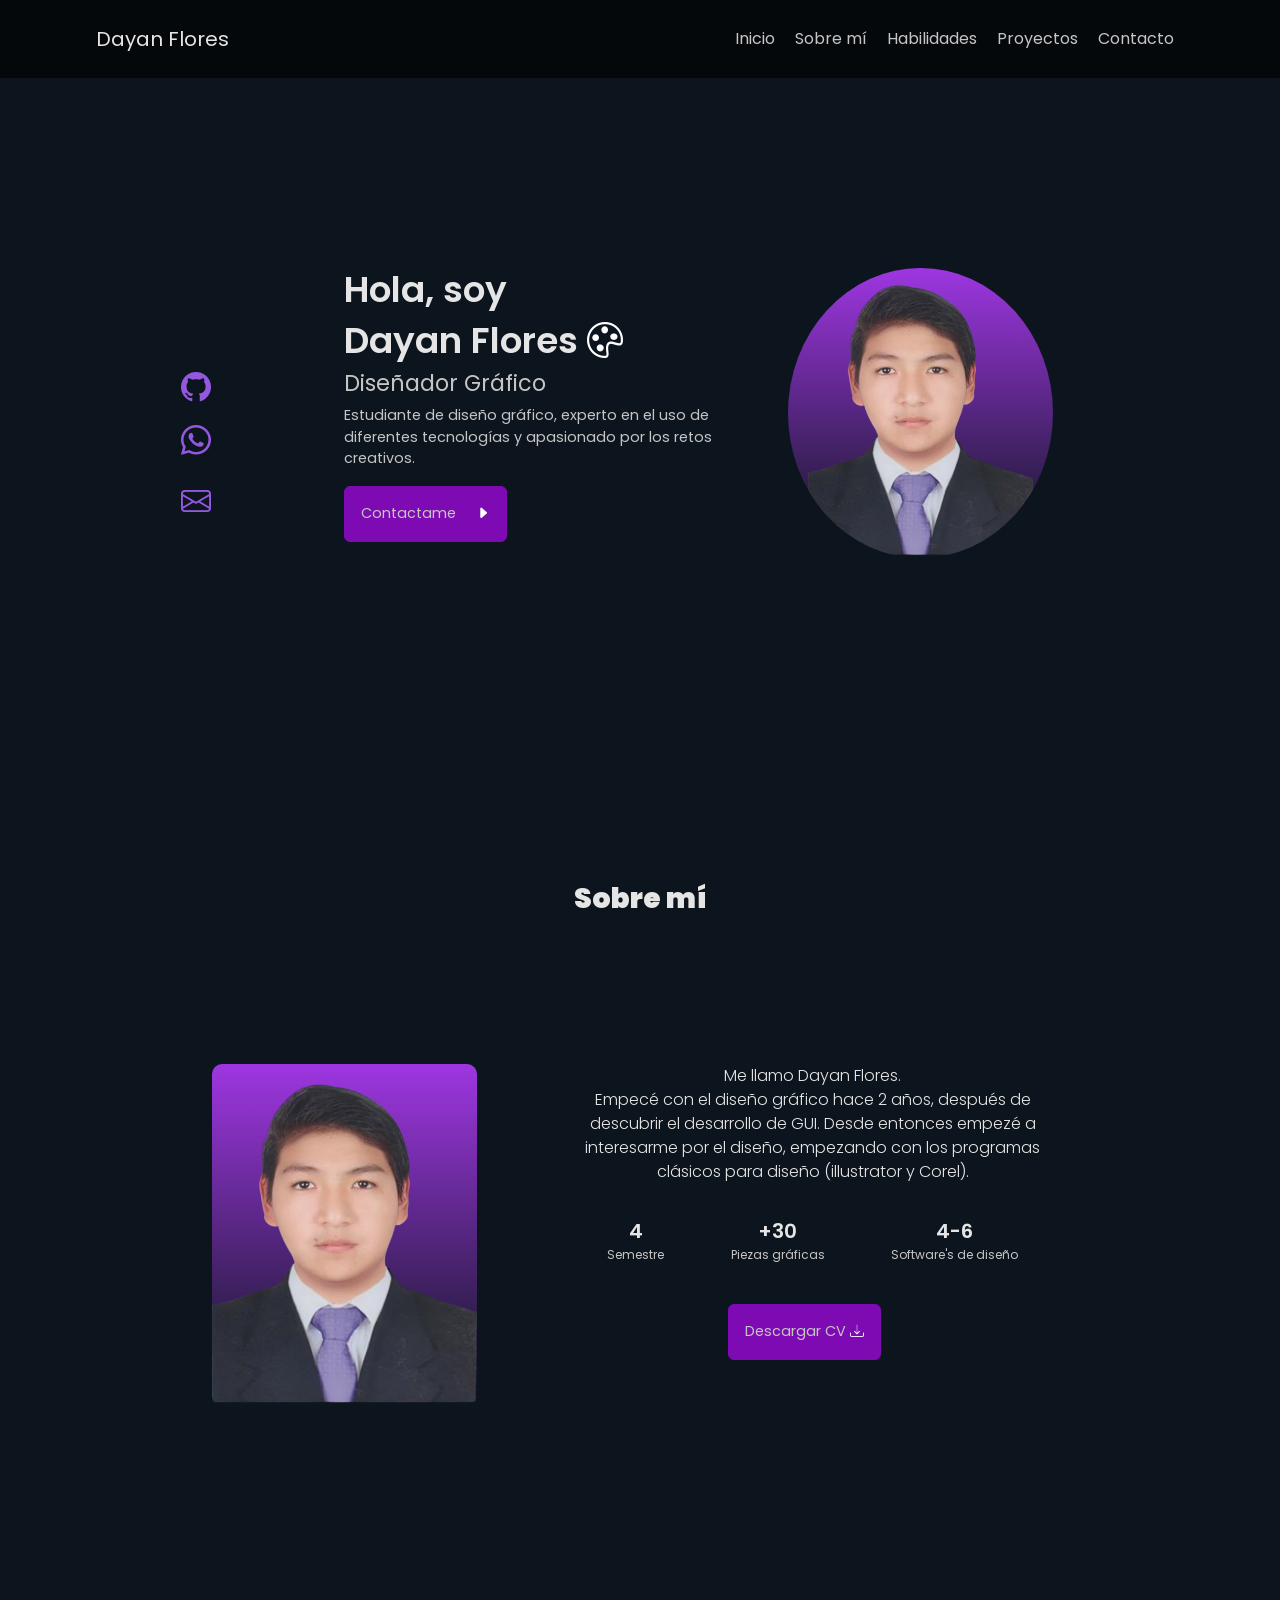
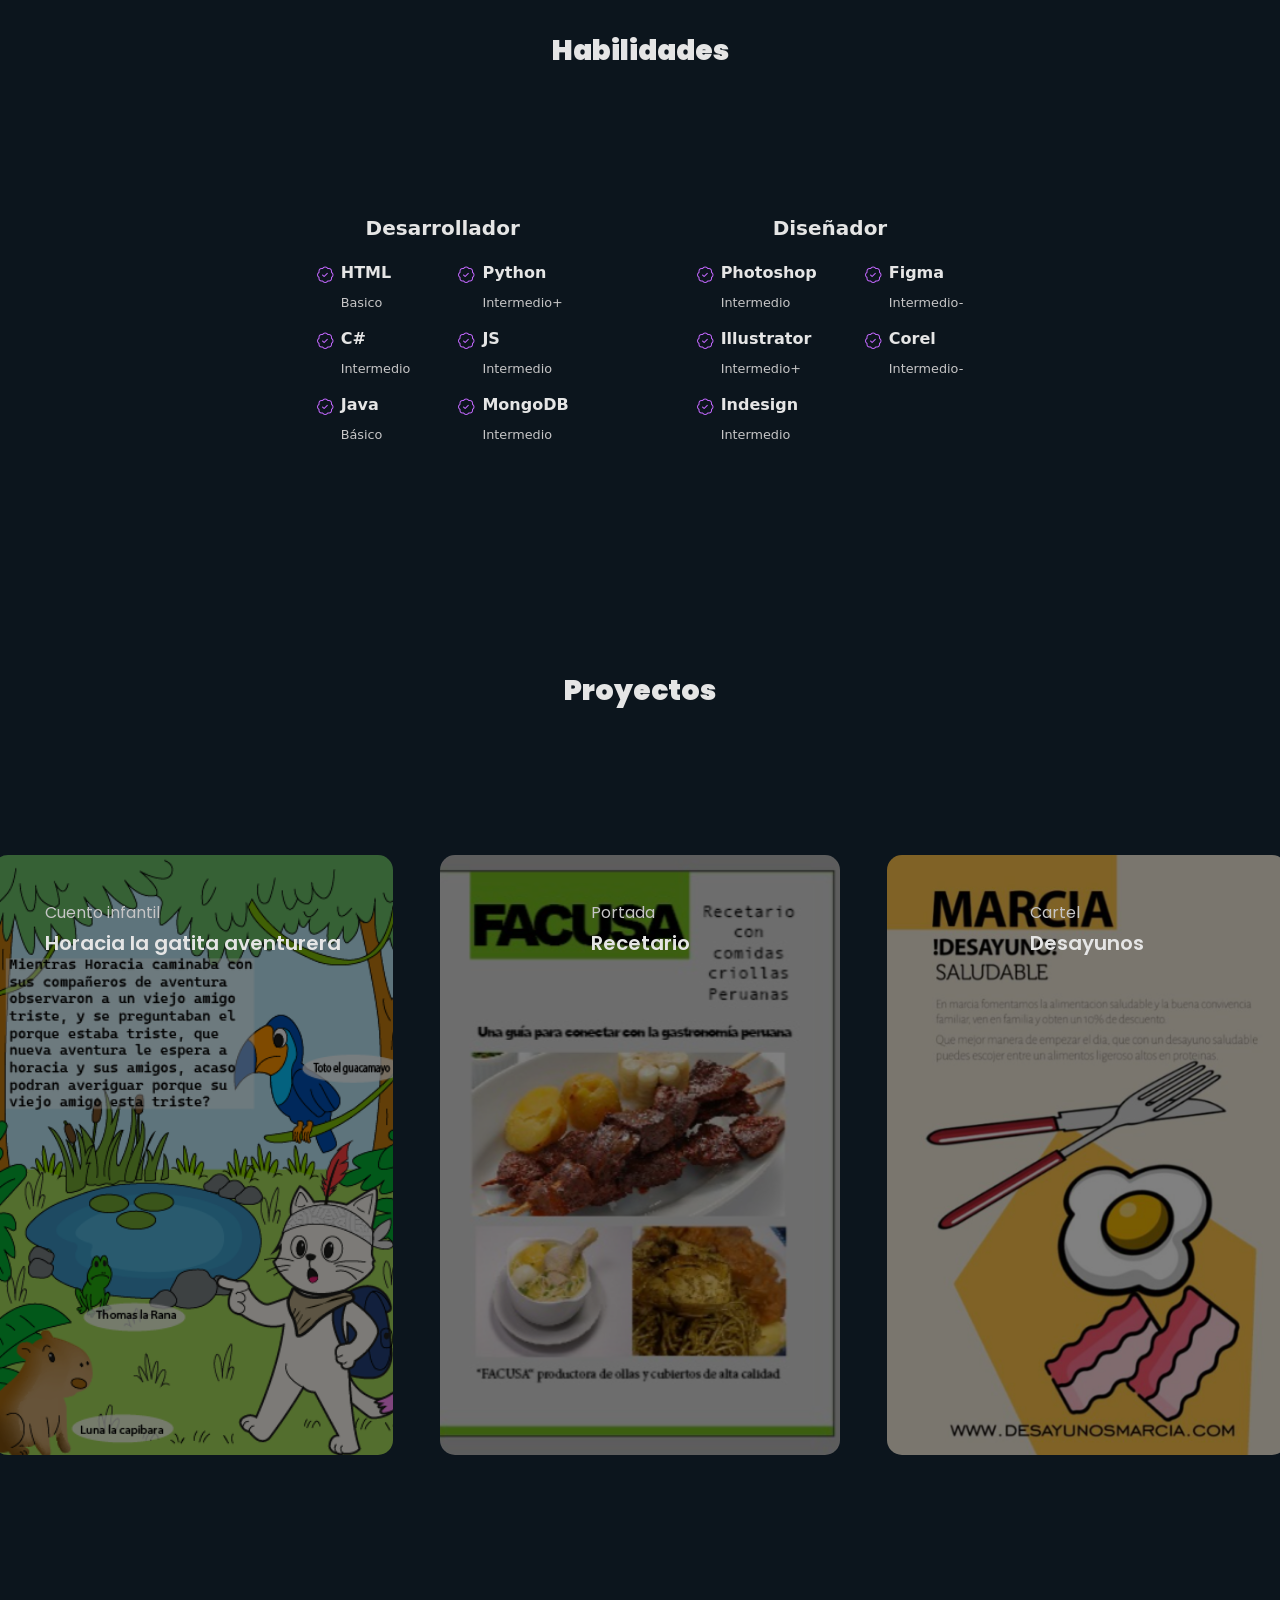
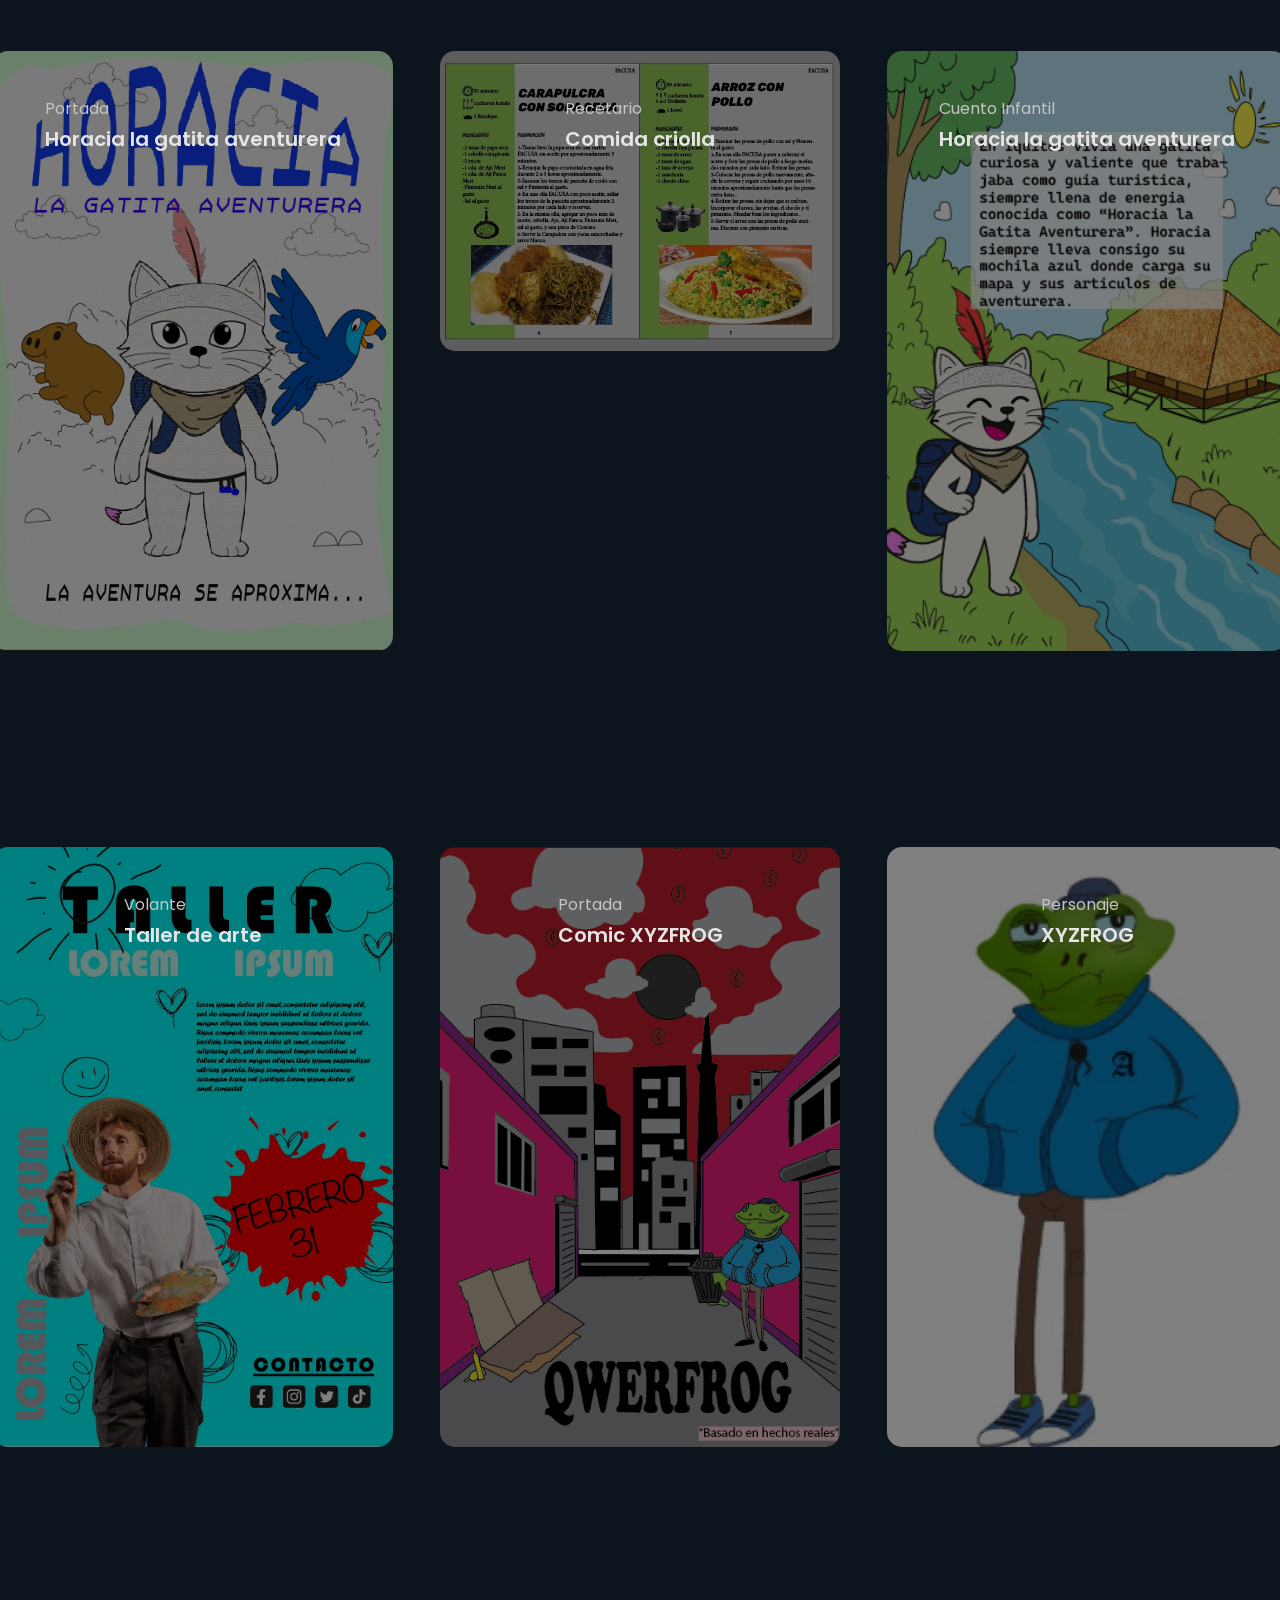
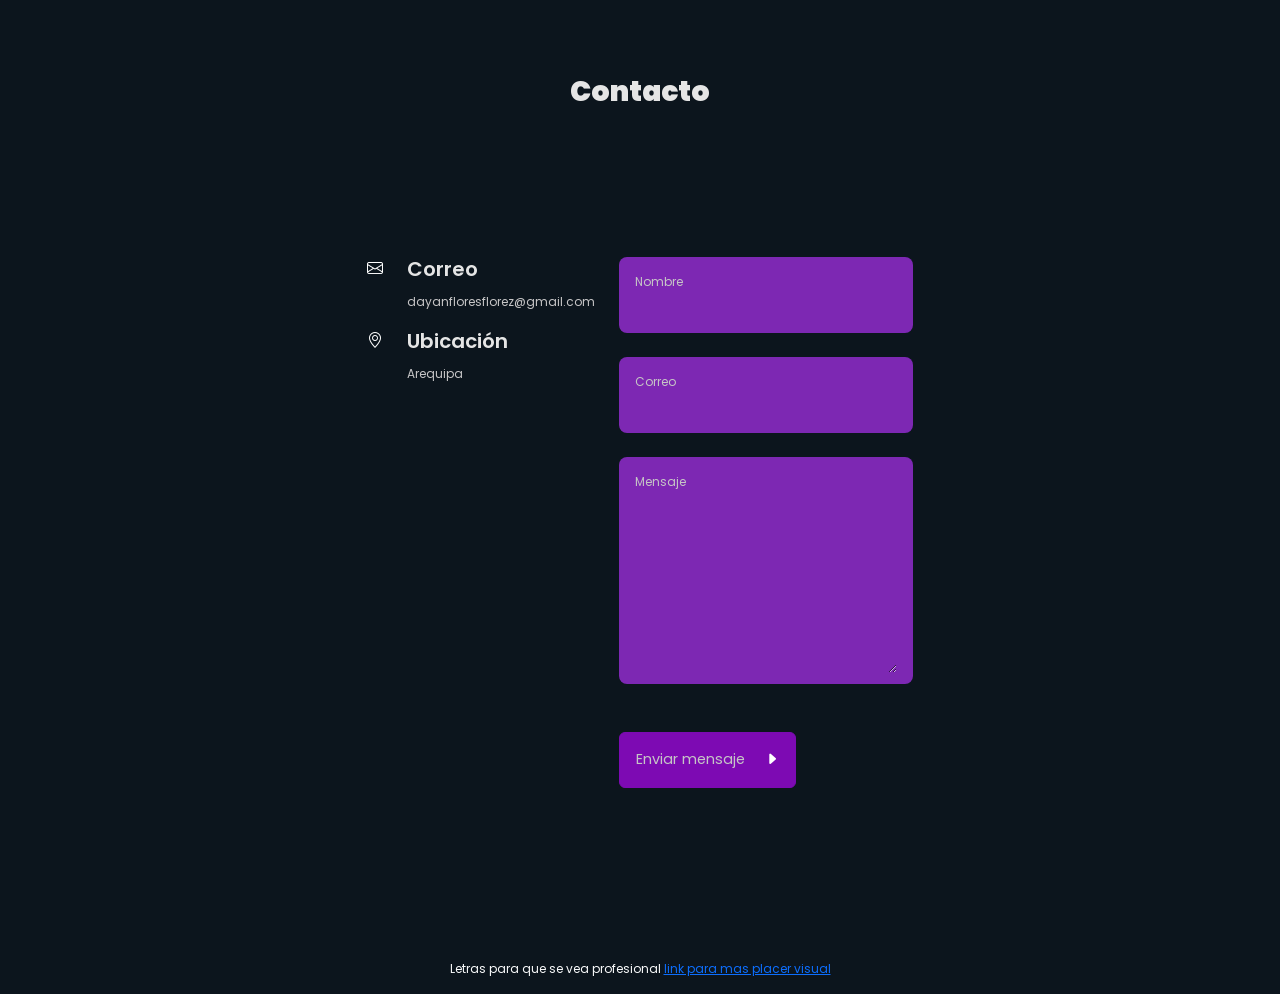
==== commit e39a477e: "Update index.html" ====
--- a/index.html
+++ b/index.html
@@ -733,7 +733,7 @@
 
                   <div>
                     <h3 class="skills__name">HTML</h3>
-                    <span class="skills__level">Intermedio</span>
+                    <span class="skills__level">Basico</span>
                   </div>
                 </div>
 
